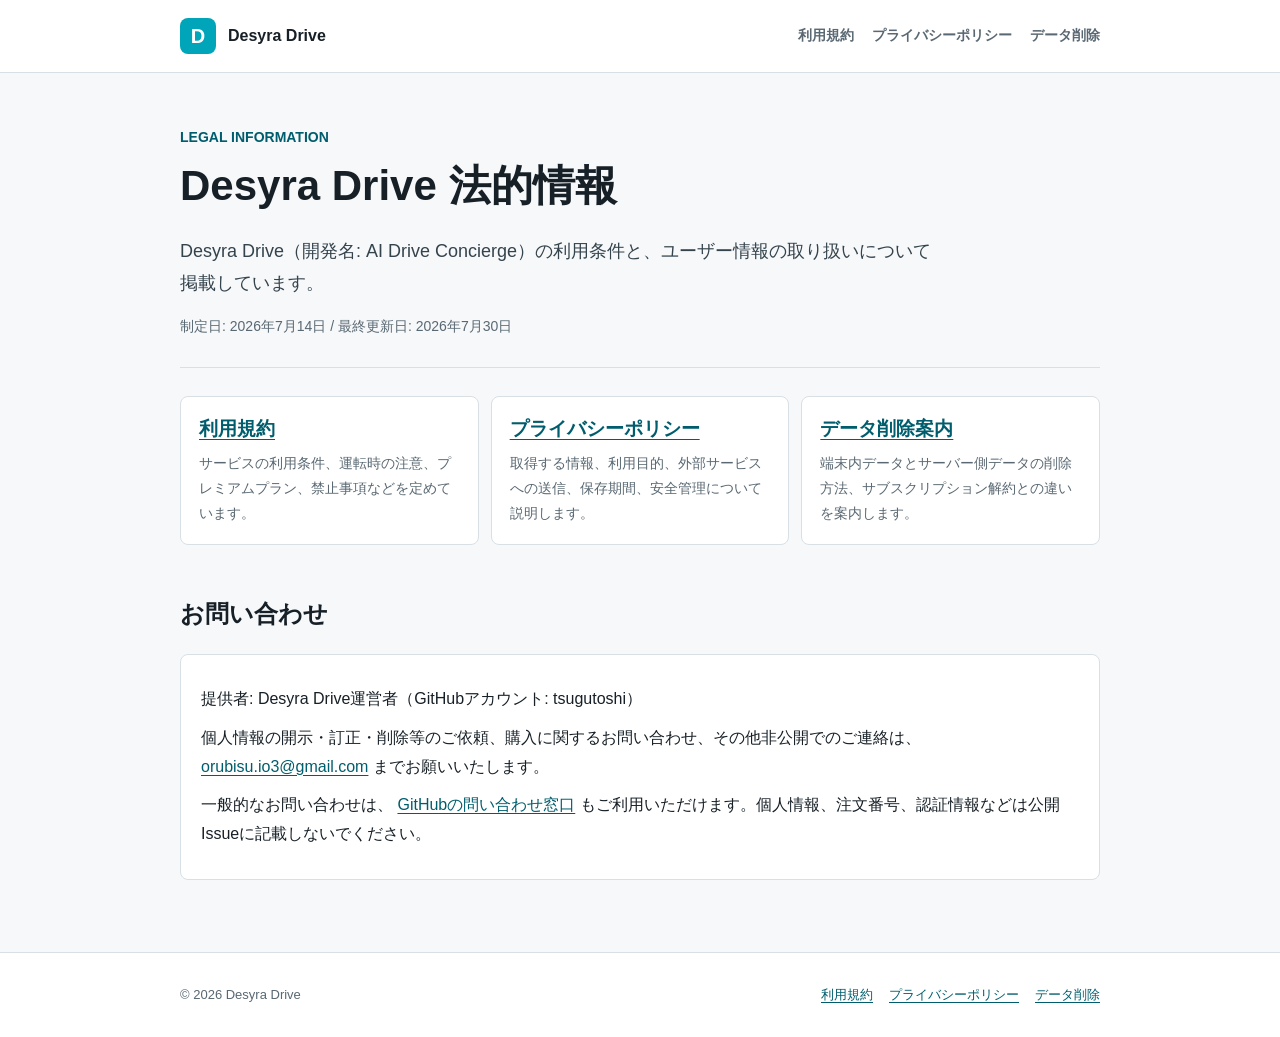
==== index.html @ 35918380 "Publish Desyra Drive legal pages (privacy policy, terms, data deletion) Mirrors the pages from the m" ====
<!doctype html>
<html lang="ja">
  <head>
    <meta charset="utf-8">
    <meta name="viewport" content="width=device-width, initial-scale=1">
    <meta name="description" content="Desyra Driveの利用規約、プライバシーポリシー、データ削除案内">
    <title>法的情報 | Desyra Drive</title>
    <link rel="stylesheet" href="assets/legal.css">
  </head>
  <body>
    <header class="site-header">
      <div class="header-inner">
        <a class="brand" href="index.html" aria-label="Desyra Drive 法的情報トップ">
          <span class="brand-mark" aria-hidden="true">D</span>
          <span>Desyra Drive</span>
        </a>
        <nav class="site-nav" aria-label="法的情報">
          <a href="terms.html">利用規約</a>
          <a href="privacy.html">プライバシーポリシー</a>
          <a href="data-deletion.html">データ削除</a>
        </nav>
      </div>
    </header>

    <main class="page">
      <header class="document-header">
        <p class="eyebrow">LEGAL INFORMATION</p>
        <h1>Desyra Drive 法的情報</h1>
        <p class="lead">
          Desyra Drive（開発名: AI Drive Concierge）の利用条件と、ユーザー情報の取り扱いについて掲載しています。
        </p>
        <p class="updated">制定日: 2026年7月14日 / 最終更新日: 2026年7月30日</p>
      </header>

      <div class="link-list" aria-label="文書一覧">
        <section class="link-item">
          <h2><a href="terms.html">利用規約</a></h2>
          <p>サービスの利用条件、運転時の注意、プレミアムプラン、禁止事項などを定めています。</p>
        </section>
        <section class="link-item">
          <h2><a href="privacy.html">プライバシーポリシー</a></h2>
          <p>取得する情報、利用目的、外部サービスへの送信、保存期間、安全管理について説明します。</p>
        </section>
        <section class="link-item">
          <h2><a href="data-deletion.html">データ削除案内</a></h2>
          <p>端末内データとサーバー側データの削除方法、サブスクリプション解約との違いを案内します。</p>
        </section>
      </div>

      <section class="legal-section" id="contact">
        <h2>お問い合わせ</h2>
        <div class="contact-block">
          <p>
            提供者: Desyra Drive運営者（GitHubアカウント: tsugutoshi）
          </p>
          <p>
            個人情報の開示・訂正・削除等のご依頼、購入に関するお問い合わせ、その他非公開でのご連絡は、
            <a href="mailto:orubisu.io3@gmail.com">orubisu.io3@gmail.com</a>
            までお願いいたします。
          </p>
          <p>
            一般的なお問い合わせは、
            <a href="https://github.com/tsugutoshi/ai-drive-concierge/issues/new" rel="noopener noreferrer">GitHubの問い合わせ窓口</a>
            もご利用いただけます。個人情報、注文番号、認証情報などは公開Issueに記載しないでください。
          </p>
        </div>
      </section>
    </main>

    <footer class="site-footer">
      <div class="site-footer-inner">
        <p>&copy; 2026 Desyra Drive</p>
        <div class="footer-links">
          <a href="terms.html">利用規約</a>
          <a href="privacy.html">プライバシーポリシー</a>
          <a href="data-deletion.html">データ削除</a>
        </div>
      </div>
    </footer>
  </body>
</html>
---- assets/legal.css ----
:root {
  color-scheme: light;
  --bg: #f6f8fa;
  --surface: #ffffff;
  --text: #172027;
  --muted: #596872;
  --line: #d8e0e5;
  --accent: #007c91;
  --accent-strong: #005d6d;
  --accent-soft: #e3f6f8;
  --warning: #7a4c00;
  --warning-bg: #fff4d8;
  --focus: #005fcc;
}

* {
  box-sizing: border-box;
}

html {
  scroll-behavior: smooth;
}

body {
  margin: 0;
  background: var(--bg);
  color: var(--text);
  font-family: -apple-system, BlinkMacSystemFont, "Segoe UI", "Noto Sans JP",
    "Hiragino Kaku Gothic ProN", "Yu Gothic", Meiryo, sans-serif;
  font-size: 16px;
  line-height: 1.8;
}

a {
  color: var(--accent-strong);
  text-underline-offset: 0.2em;
}

a:hover {
  text-decoration-thickness: 2px;
}

a:focus-visible {
  outline: 3px solid var(--focus);
  outline-offset: 3px;
}

.site-header {
  background: var(--surface);
  border-bottom: 1px solid var(--line);
}

.header-inner,
.page,
.site-footer-inner {
  width: min(100% - 32px, 920px);
  margin-inline: auto;
}

.header-inner {
  min-height: 72px;
  display: flex;
  align-items: center;
  justify-content: space-between;
  gap: 20px;
}

.brand {
  display: inline-flex;
  align-items: center;
  gap: 12px;
  color: var(--text);
  font-weight: 700;
  text-decoration: none;
}

.brand-mark {
  width: 36px;
  height: 36px;
  display: grid;
  place-items: center;
  border-radius: 8px;
  background: #00a5b9;
  color: #ffffff;
  font-size: 20px;
  line-height: 1;
}

.site-nav {
  display: flex;
  flex-wrap: wrap;
  justify-content: flex-end;
  gap: 8px 18px;
}

.site-nav a {
  color: var(--muted);
  font-size: 14px;
  font-weight: 600;
  text-decoration: none;
}

.site-nav a[aria-current="page"] {
  color: var(--accent-strong);
  text-decoration: underline;
  text-decoration-thickness: 2px;
  text-underline-offset: 0.35em;
}

.page {
  padding-block: 52px 72px;
}

.document-header {
  padding-bottom: 28px;
  border-bottom: 1px solid var(--line);
}

.eyebrow {
  margin: 0 0 6px;
  color: var(--accent-strong);
  font-size: 14px;
  font-weight: 700;
}

h1,
h2,
h3 {
  line-height: 1.45;
  letter-spacing: 0;
}

h1 {
  margin: 0;
  font-size: clamp(28px, 5vw, 42px);
}

h2 {
  margin: 48px 0 14px;
  padding-top: 4px;
  font-size: 24px;
}

h3 {
  margin: 26px 0 8px;
  font-size: 18px;
}

p,
ul,
ol,
dl {
  margin-block: 10px;
}

ul,
ol {
  padding-left: 1.5em;
}

li + li {
  margin-top: 8px;
}

.updated {
  margin: 14px 0 0;
  color: var(--muted);
  font-size: 14px;
}

.lead {
  max-width: 760px;
  margin: 18px 0 0;
  color: #34434c;
  font-size: 18px;
}

.notice {
  margin: 28px 0;
  padding: 18px 20px;
  border-left: 4px solid var(--accent);
  border-radius: 0 8px 8px 0;
  background: var(--accent-soft);
}

.notice.warning {
  border-left-color: var(--warning);
  background: var(--warning-bg);
  color: #4d350d;
}

.legal-section {
  scroll-margin-top: 24px;
}

.table-wrap {
  margin-block: 18px;
  overflow-x: auto;
  border: 1px solid var(--line);
  border-radius: 8px;
  background: var(--surface);
}

table {
  width: 100%;
  min-width: 680px;
  border-collapse: collapse;
  font-size: 14px;
  line-height: 1.65;
}

th,
td {
  padding: 14px 16px;
  border-bottom: 1px solid var(--line);
  text-align: left;
  vertical-align: top;
}

th {
  background: #edf3f5;
  font-weight: 700;
}

tr:last-child td {
  border-bottom: 0;
}

.link-list {
  display: grid;
  grid-template-columns: repeat(3, minmax(0, 1fr));
  gap: 12px;
  margin-top: 28px;
}

.link-item {
  min-height: 132px;
  padding: 18px;
  border: 1px solid var(--line);
  border-radius: 8px;
  background: var(--surface);
}

.link-item h2 {
  margin: 0 0 8px;
  padding: 0;
  font-size: 19px;
}

.link-item p {
  margin: 0;
  color: var(--muted);
  font-size: 14px;
}

.action-link {
  display: inline-flex;
  align-items: center;
  justify-content: center;
  min-height: 48px;
  margin-top: 18px;
  padding: 10px 18px;
  border-radius: 8px;
  background: var(--accent-strong);
  color: #ffffff;
  font-weight: 700;
  text-decoration: none;
}

.contact-block {
  margin-top: 22px;
  padding: 20px;
  border: 1px solid var(--line);
  border-radius: 8px;
  background: var(--surface);
}

.site-footer {
  border-top: 1px solid var(--line);
  background: var(--surface);
}

.site-footer-inner {
  display: flex;
  align-items: center;
  justify-content: space-between;
  gap: 16px;
  min-height: 84px;
  color: var(--muted);
  font-size: 13px;
}

.site-footer p {
  margin: 0;
}

.footer-links {
  display: flex;
  flex-wrap: wrap;
  justify-content: flex-end;
  gap: 8px 16px;
}

@media (max-width: 720px) {
  .header-inner {
    align-items: flex-start;
    flex-direction: column;
    padding-block: 16px;
  }

  .site-nav {
    justify-content: flex-start;
  }

  .page {
    padding-block: 36px 56px;
  }

  h2 {
    margin-top: 38px;
  }

  .link-list {
    grid-template-columns: 1fr;
  }

  .site-footer-inner {
    align-items: flex-start;
    flex-direction: column;
    padding-block: 18px;
  }

  .footer-links {
    justify-content: flex-start;
  }
}

@media print {
  body {
    background: #ffffff;
    font-size: 11pt;
  }

  .site-nav,
  .site-footer,
  .action-link {
    display: none;
  }

  .page {
    width: 100%;
    padding: 0;
  }

  a {
    color: inherit;
  }
}
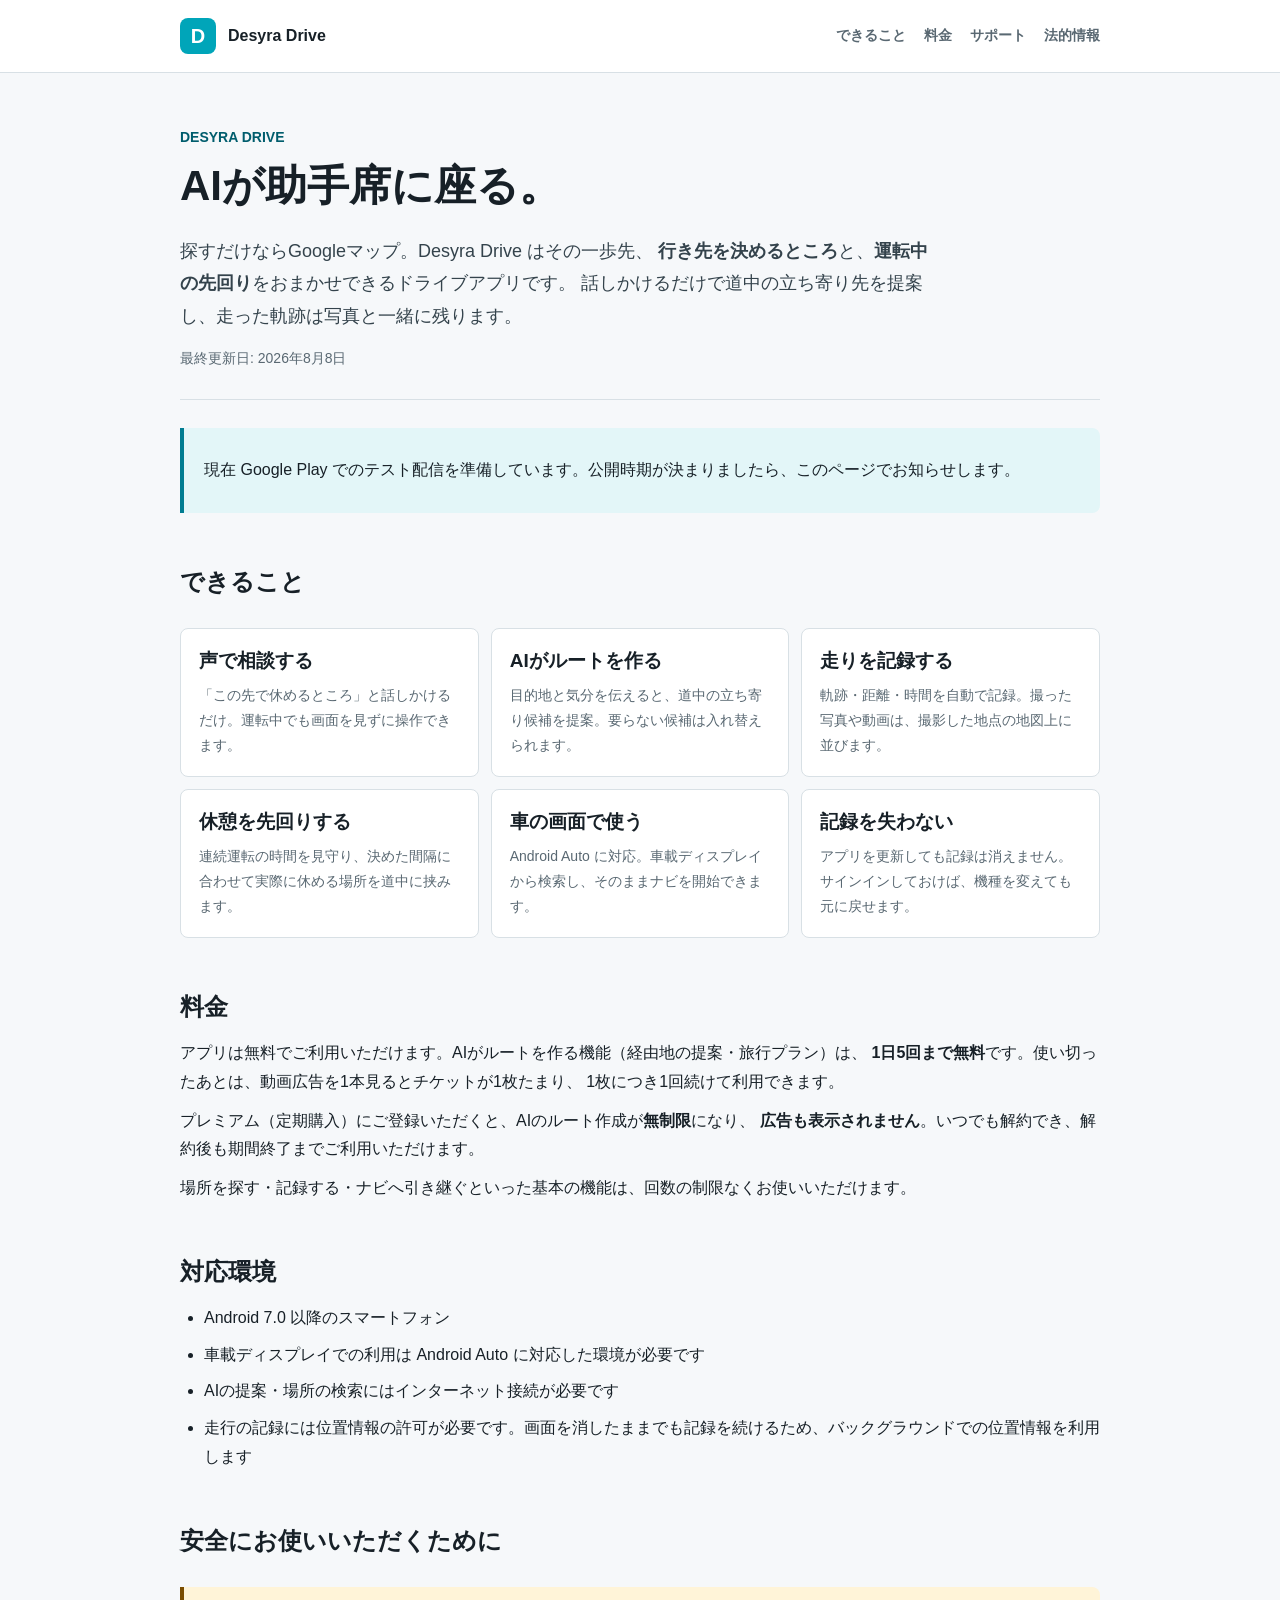
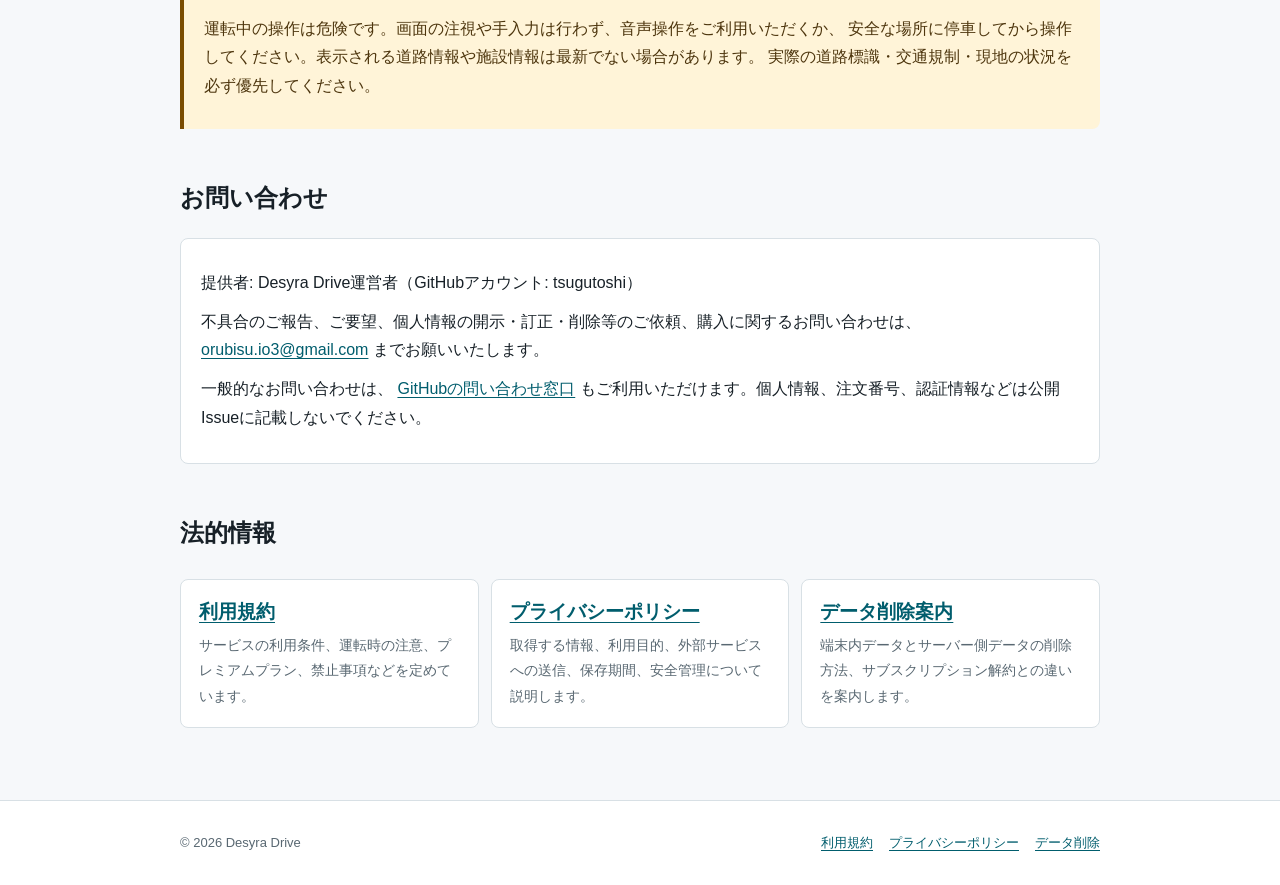
==== commit a6fbbe64: "トップページを法的情報の目次からアプリ紹介へ作り替える ストアの掲載情報や審査でアプリのウェブサイトとして参照されるページなので、 何のアプリかが最初に分かる作りにする。できること・料金・対応環境・安" ====
--- a/index.html
+++ b/index.html
@@ -3,58 +3,117 @@
   <head>
     <meta charset="utf-8">
     <meta name="viewport" content="width=device-width, initial-scale=1">
-    <meta name="description" content="Desyra Driveの利用規約、プライバシーポリシー、データ削除案内">
-    <title>法的情報 | Desyra Drive</title>
+    <meta name="description" content="Desyra Drive は、AIが助手席に座るドライブアプリです。行き先選びと道中の立ち寄り、走行の記録をまとめて任せられます。">
+    <title>Desyra Drive | AIが助手席に座る、ドライブのお供</title>
     <link rel="stylesheet" href="assets/legal.css">
   </head>
   <body>
     <header class="site-header">
       <div class="header-inner">
-        <a class="brand" href="index.html" aria-label="Desyra Drive 法的情報トップ">
+        <a class="brand" href="index.html" aria-label="Desyra Drive トップ">
           <span class="brand-mark" aria-hidden="true">D</span>
           <span>Desyra Drive</span>
         </a>
-        <nav class="site-nav" aria-label="法的情報">
-          <a href="terms.html">利用規約</a>
-          <a href="privacy.html">プライバシーポリシー</a>
-          <a href="data-deletion.html">データ削除</a>
+        <nav class="site-nav" aria-label="メニュー">
+          <a href="#features">できること</a>
+          <a href="#pricing">料金</a>
+          <a href="#support">サポート</a>
+          <a href="#legal">法的情報</a>
         </nav>
       </div>
     </header>
 
     <main class="page">
       <header class="document-header">
-        <p class="eyebrow">LEGAL INFORMATION</p>
-        <h1>Desyra Drive 法的情報</h1>
+        <p class="eyebrow">DESYRA DRIVE</p>
+        <h1>AIが助手席に座る。</h1>
         <p class="lead">
-          Desyra Drive（開発名: AI Drive Concierge）の利用条件と、ユーザー情報の取り扱いについて掲載しています。
+          探すだけならGoogleマップ。Desyra Drive はその一歩先、
+          <strong>行き先を決めるところ</strong>と、<strong>運転中の先回り</strong>をおまかせできるドライブアプリです。
+          話しかけるだけで道中の立ち寄り先を提案し、走った軌跡は写真と一緒に残ります。
         </p>
-        <p class="updated">制定日: 2026年7月14日 / 最終更新日: 2026年7月30日</p>
+        <p class="updated">最終更新日: 2026年8月8日</p>
       </header>
 
-      <div class="link-list" aria-label="文書一覧">
-        <section class="link-item">
-          <h2><a href="terms.html">利用規約</a></h2>
-          <p>サービスの利用条件、運転時の注意、プレミアムプラン、禁止事項などを定めています。</p>
-        </section>
-        <section class="link-item">
-          <h2><a href="privacy.html">プライバシーポリシー</a></h2>
-          <p>取得する情報、利用目的、外部サービスへの送信、保存期間、安全管理について説明します。</p>
-        </section>
-        <section class="link-item">
-          <h2><a href="data-deletion.html">データ削除案内</a></h2>
-          <p>端末内データとサーバー側データの削除方法、サブスクリプション解約との違いを案内します。</p>
-        </section>
+      <div class="notice">
+        <p>
+          現在 Google Play でのテスト配信を準備しています。公開時期が決まりましたら、このページでお知らせします。
+        </p>
       </div>
 
-      <section class="legal-section" id="contact">
+      <section class="legal-section" id="features">
+        <h2>できること</h2>
+        <div class="link-list">
+          <section class="link-item">
+            <h2>声で相談する</h2>
+            <p>「この先で休めるところ」と話しかけるだけ。運転中でも画面を見ずに操作できます。</p>
+          </section>
+          <section class="link-item">
+            <h2>AIがルートを作る</h2>
+            <p>目的地と気分を伝えると、道中の立ち寄り候補を提案。要らない候補は入れ替えられます。</p>
+          </section>
+          <section class="link-item">
+            <h2>走りを記録する</h2>
+            <p>軌跡・距離・時間を自動で記録。撮った写真や動画は、撮影した地点の地図上に並びます。</p>
+          </section>
+          <section class="link-item">
+            <h2>休憩を先回りする</h2>
+            <p>連続運転の時間を見守り、決めた間隔に合わせて実際に休める場所を道中に挟みます。</p>
+          </section>
+          <section class="link-item">
+            <h2>車の画面で使う</h2>
+            <p>Android Auto に対応。車載ディスプレイから検索し、そのままナビを開始できます。</p>
+          </section>
+          <section class="link-item">
+            <h2>記録を失わない</h2>
+            <p>アプリを更新しても記録は消えません。サインインしておけば、機種を変えても元に戻せます。</p>
+          </section>
+        </div>
+      </section>
+
+      <section class="legal-section" id="pricing">
+        <h2>料金</h2>
+        <p>
+          アプリは無料でご利用いただけます。AIがルートを作る機能（経由地の提案・旅行プラン）は、
+          <strong>1日5回まで無料</strong>です。使い切ったあとは、動画広告を1本見るとチケットが1枚たまり、
+          1枚につき1回続けて利用できます。
+        </p>
+        <p>
+          プレミアム（定期購入）にご登録いただくと、AIのルート作成が<strong>無制限</strong>になり、
+          <strong>広告も表示されません</strong>。いつでも解約でき、解約後も期間終了までご利用いただけます。
+        </p>
+        <p>
+          場所を探す・記録する・ナビへ引き継ぐといった基本の機能は、回数の制限なくお使いいただけます。
+        </p>
+      </section>
+
+      <section class="legal-section" id="requirements">
+        <h2>対応環境</h2>
+        <ul>
+          <li>Android 7.0 以降のスマートフォン</li>
+          <li>車載ディスプレイでの利用は Android Auto に対応した環境が必要です</li>
+          <li>AIの提案・場所の検索にはインターネット接続が必要です</li>
+          <li>走行の記録には位置情報の許可が必要です。画面を消したままでも記録を続けるため、バックグラウンドでの位置情報を利用します</li>
+        </ul>
+      </section>
+
+      <section class="legal-section" id="safety">
+        <h2>安全にお使いいただくために</h2>
+        <div class="notice warning">
+          <p>
+            運転中の操作は危険です。画面の注視や手入力は行わず、音声操作をご利用いただくか、
+            安全な場所に停車してから操作してください。表示される道路情報や施設情報は最新でない場合があります。
+            実際の道路標識・交通規制・現地の状況を必ず優先してください。
+          </p>
+        </div>
+      </section>
+
+      <section class="legal-section" id="support">
         <h2>お問い合わせ</h2>
         <div class="contact-block">
+          <p>提供者: Desyra Drive運営者（GitHubアカウント: tsugutoshi）</p>
           <p>
-            提供者: Desyra Drive運営者（GitHubアカウント: tsugutoshi）
-          </p>
-          <p>
-            個人情報の開示・訂正・削除等のご依頼、購入に関するお問い合わせ、その他非公開でのご連絡は、
+            不具合のご報告、ご要望、個人情報の開示・訂正・削除等のご依頼、購入に関するお問い合わせは、
             <a href="mailto:orubisu.io3@gmail.com">orubisu.io3@gmail.com</a>
             までお願いいたします。
           </p>
@@ -63,6 +122,24 @@
             <a href="https://github.com/tsugutoshi/ai-drive-concierge/issues/new" rel="noopener noreferrer">GitHubの問い合わせ窓口</a>
             もご利用いただけます。個人情報、注文番号、認証情報などは公開Issueに記載しないでください。
           </p>
+        </div>
+      </section>
+
+      <section class="legal-section" id="legal">
+        <h2>法的情報</h2>
+        <div class="link-list">
+          <section class="link-item">
+            <h2><a href="terms.html">利用規約</a></h2>
+            <p>サービスの利用条件、運転時の注意、プレミアムプラン、禁止事項などを定めています。</p>
+          </section>
+          <section class="link-item">
+            <h2><a href="privacy.html">プライバシーポリシー</a></h2>
+            <p>取得する情報、利用目的、外部サービスへの送信、保存期間、安全管理について説明します。</p>
+          </section>
+          <section class="link-item">
+            <h2><a href="data-deletion.html">データ削除案内</a></h2>
+            <p>端末内データとサーバー側データの削除方法、サブスクリプション解約との違いを案内します。</p>
+          </section>
         </div>
       </section>
     </main>
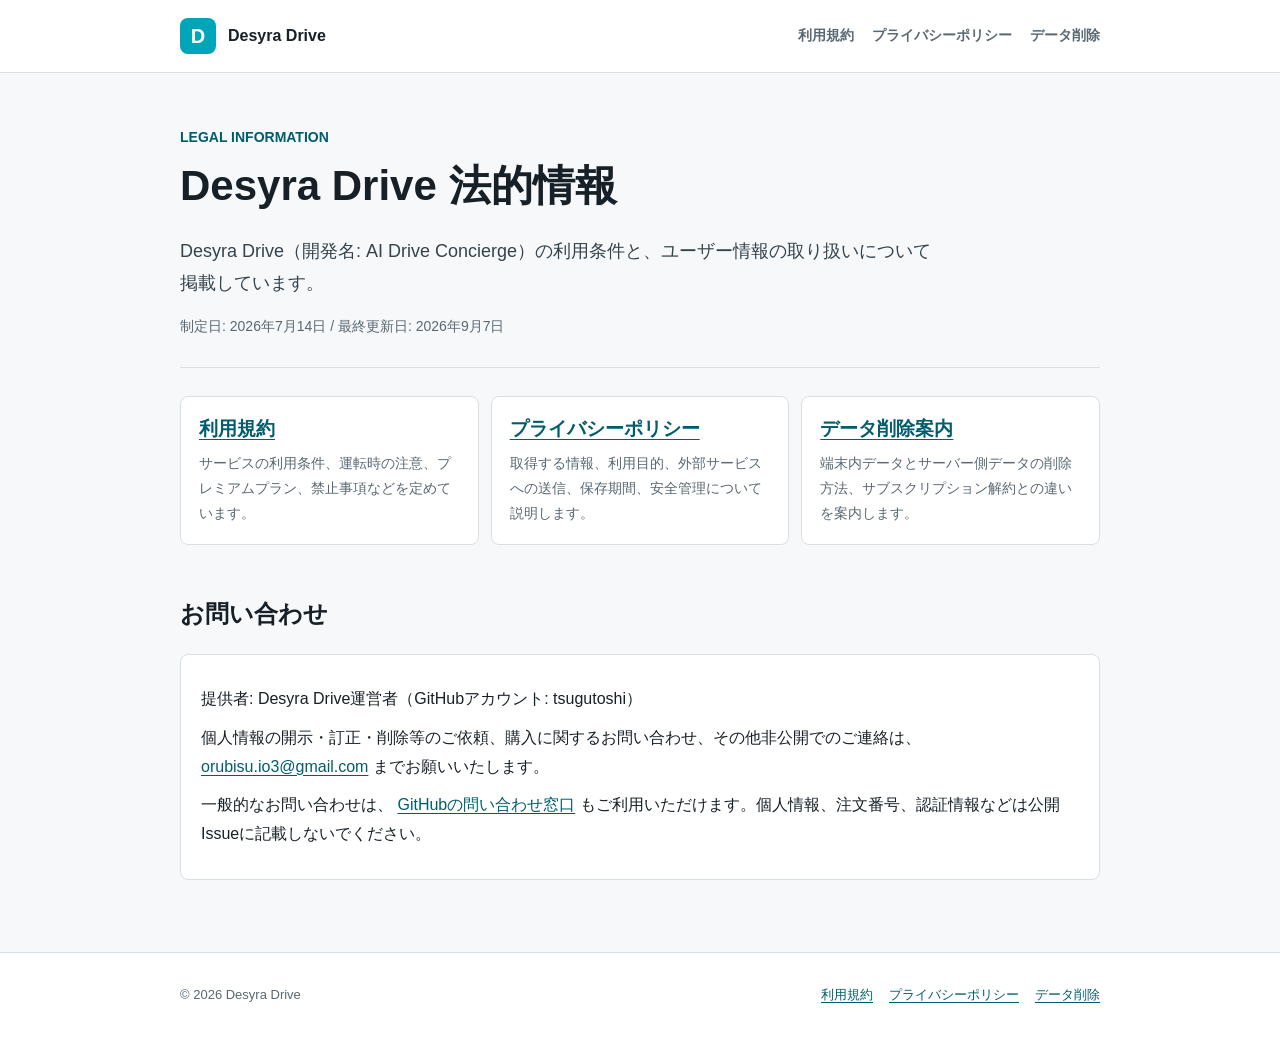
==== commit 0b83f953: "法務ページを、いまのアプリの実態に合わせて更新する 公開中のものが2026年7月30日版のままで、その後の変更が反映されていなかった。  プライバシーポリシー: - ドライブ日記の廃止に合わせ、日記の" ====
--- a/index.html
+++ b/index.html
@@ -3,117 +3,58 @@
   <head>
     <meta charset="utf-8">
     <meta name="viewport" content="width=device-width, initial-scale=1">
-    <meta name="description" content="Desyra Drive は、AIが助手席に座るドライブアプリです。行き先選びと道中の立ち寄り、走行の記録をまとめて任せられます。">
-    <title>Desyra Drive | AIが助手席に座る、ドライブのお供</title>
+    <meta name="description" content="Desyra Driveの利用規約、プライバシーポリシー、データ削除案内">
+    <title>法的情報 | Desyra Drive</title>
     <link rel="stylesheet" href="assets/legal.css">
   </head>
   <body>
     <header class="site-header">
       <div class="header-inner">
-        <a class="brand" href="index.html" aria-label="Desyra Drive トップ">
+        <a class="brand" href="index.html" aria-label="Desyra Drive 法的情報トップ">
           <span class="brand-mark" aria-hidden="true">D</span>
           <span>Desyra Drive</span>
         </a>
-        <nav class="site-nav" aria-label="メニュー">
-          <a href="#features">できること</a>
-          <a href="#pricing">料金</a>
-          <a href="#support">サポート</a>
-          <a href="#legal">法的情報</a>
+        <nav class="site-nav" aria-label="法的情報">
+          <a href="terms.html">利用規約</a>
+          <a href="privacy.html">プライバシーポリシー</a>
+          <a href="data-deletion.html">データ削除</a>
         </nav>
       </div>
     </header>
 
     <main class="page">
       <header class="document-header">
-        <p class="eyebrow">DESYRA DRIVE</p>
-        <h1>AIが助手席に座る。</h1>
+        <p class="eyebrow">LEGAL INFORMATION</p>
+        <h1>Desyra Drive 法的情報</h1>
         <p class="lead">
-          探すだけならGoogleマップ。Desyra Drive はその一歩先、
-          <strong>行き先を決めるところ</strong>と、<strong>運転中の先回り</strong>をおまかせできるドライブアプリです。
-          話しかけるだけで道中の立ち寄り先を提案し、走った軌跡は写真と一緒に残ります。
+          Desyra Drive（開発名: AI Drive Concierge）の利用条件と、ユーザー情報の取り扱いについて掲載しています。
         </p>
-        <p class="updated">最終更新日: 2026年8月8日</p>
+        <p class="updated">制定日: 2026年7月14日 / 最終更新日: 2026年9月7日</p>
       </header>
 
-      <div class="notice">
-        <p>
-          現在 Google Play でのテスト配信を準備しています。公開時期が決まりましたら、このページでお知らせします。
-        </p>
+      <div class="link-list" aria-label="文書一覧">
+        <section class="link-item">
+          <h2><a href="terms.html">利用規約</a></h2>
+          <p>サービスの利用条件、運転時の注意、プレミアムプラン、禁止事項などを定めています。</p>
+        </section>
+        <section class="link-item">
+          <h2><a href="privacy.html">プライバシーポリシー</a></h2>
+          <p>取得する情報、利用目的、外部サービスへの送信、保存期間、安全管理について説明します。</p>
+        </section>
+        <section class="link-item">
+          <h2><a href="data-deletion.html">データ削除案内</a></h2>
+          <p>端末内データとサーバー側データの削除方法、サブスクリプション解約との違いを案内します。</p>
+        </section>
       </div>
 
-      <section class="legal-section" id="features">
-        <h2>できること</h2>
-        <div class="link-list">
-          <section class="link-item">
-            <h2>声で相談する</h2>
-            <p>「この先で休めるところ」と話しかけるだけ。運転中でも画面を見ずに操作できます。</p>
-          </section>
-          <section class="link-item">
-            <h2>AIがルートを作る</h2>
-            <p>目的地と気分を伝えると、道中の立ち寄り候補を提案。要らない候補は入れ替えられます。</p>
-          </section>
-          <section class="link-item">
-            <h2>走りを記録する</h2>
-            <p>軌跡・距離・時間を自動で記録。撮った写真や動画は、撮影した地点の地図上に並びます。</p>
-          </section>
-          <section class="link-item">
-            <h2>休憩を先回りする</h2>
-            <p>連続運転の時間を見守り、決めた間隔に合わせて実際に休める場所を道中に挟みます。</p>
-          </section>
-          <section class="link-item">
-            <h2>車の画面で使う</h2>
-            <p>Android Auto に対応。車載ディスプレイから検索し、そのままナビを開始できます。</p>
-          </section>
-          <section class="link-item">
-            <h2>記録を失わない</h2>
-            <p>アプリを更新しても記録は消えません。サインインしておけば、機種を変えても元に戻せます。</p>
-          </section>
-        </div>
-      </section>
-
-      <section class="legal-section" id="pricing">
-        <h2>料金</h2>
-        <p>
-          アプリは無料でご利用いただけます。AIがルートを作る機能（経由地の提案・旅行プラン）は、
-          <strong>1日5回まで無料</strong>です。使い切ったあとは、動画広告を1本見るとチケットが1枚たまり、
-          1枚につき1回続けて利用できます。
-        </p>
-        <p>
-          プレミアム（定期購入）にご登録いただくと、AIのルート作成が<strong>無制限</strong>になり、
-          <strong>広告も表示されません</strong>。いつでも解約でき、解約後も期間終了までご利用いただけます。
-        </p>
-        <p>
-          場所を探す・記録する・ナビへ引き継ぐといった基本の機能は、回数の制限なくお使いいただけます。
-        </p>
-      </section>
-
-      <section class="legal-section" id="requirements">
-        <h2>対応環境</h2>
-        <ul>
-          <li>Android 7.0 以降のスマートフォン</li>
-          <li>車載ディスプレイでの利用は Android Auto に対応した環境が必要です</li>
-          <li>AIの提案・場所の検索にはインターネット接続が必要です</li>
-          <li>走行の記録には位置情報の許可が必要です。画面を消したままでも記録を続けるため、バックグラウンドでの位置情報を利用します</li>
-        </ul>
-      </section>
-
-      <section class="legal-section" id="safety">
-        <h2>安全にお使いいただくために</h2>
-        <div class="notice warning">
-          <p>
-            運転中の操作は危険です。画面の注視や手入力は行わず、音声操作をご利用いただくか、
-            安全な場所に停車してから操作してください。表示される道路情報や施設情報は最新でない場合があります。
-            実際の道路標識・交通規制・現地の状況を必ず優先してください。
-          </p>
-        </div>
-      </section>
-
-      <section class="legal-section" id="support">
+      <section class="legal-section" id="contact">
         <h2>お問い合わせ</h2>
         <div class="contact-block">
-          <p>提供者: Desyra Drive運営者（GitHubアカウント: tsugutoshi）</p>
           <p>
-            不具合のご報告、ご要望、個人情報の開示・訂正・削除等のご依頼、購入に関するお問い合わせは、
+            提供者: Desyra Drive運営者（GitHubアカウント: tsugutoshi）
+          </p>
+          <p>
+            個人情報の開示・訂正・削除等のご依頼、購入に関するお問い合わせ、その他非公開でのご連絡は、
             <a href="mailto:orubisu.io3@gmail.com">orubisu.io3@gmail.com</a>
             までお願いいたします。
           </p>
@@ -122,24 +63,6 @@
             <a href="https://github.com/tsugutoshi/ai-drive-concierge/issues/new" rel="noopener noreferrer">GitHubの問い合わせ窓口</a>
             もご利用いただけます。個人情報、注文番号、認証情報などは公開Issueに記載しないでください。
           </p>
-        </div>
-      </section>
-
-      <section class="legal-section" id="legal">
-        <h2>法的情報</h2>
-        <div class="link-list">
-          <section class="link-item">
-            <h2><a href="terms.html">利用規約</a></h2>
-            <p>サービスの利用条件、運転時の注意、プレミアムプラン、禁止事項などを定めています。</p>
-          </section>
-          <section class="link-item">
-            <h2><a href="privacy.html">プライバシーポリシー</a></h2>
-            <p>取得する情報、利用目的、外部サービスへの送信、保存期間、安全管理について説明します。</p>
-          </section>
-          <section class="link-item">
-            <h2><a href="data-deletion.html">データ削除案内</a></h2>
-            <p>端末内データとサーバー側データの削除方法、サブスクリプション解約との違いを案内します。</p>
-          </section>
         </div>
       </section>
     </main>
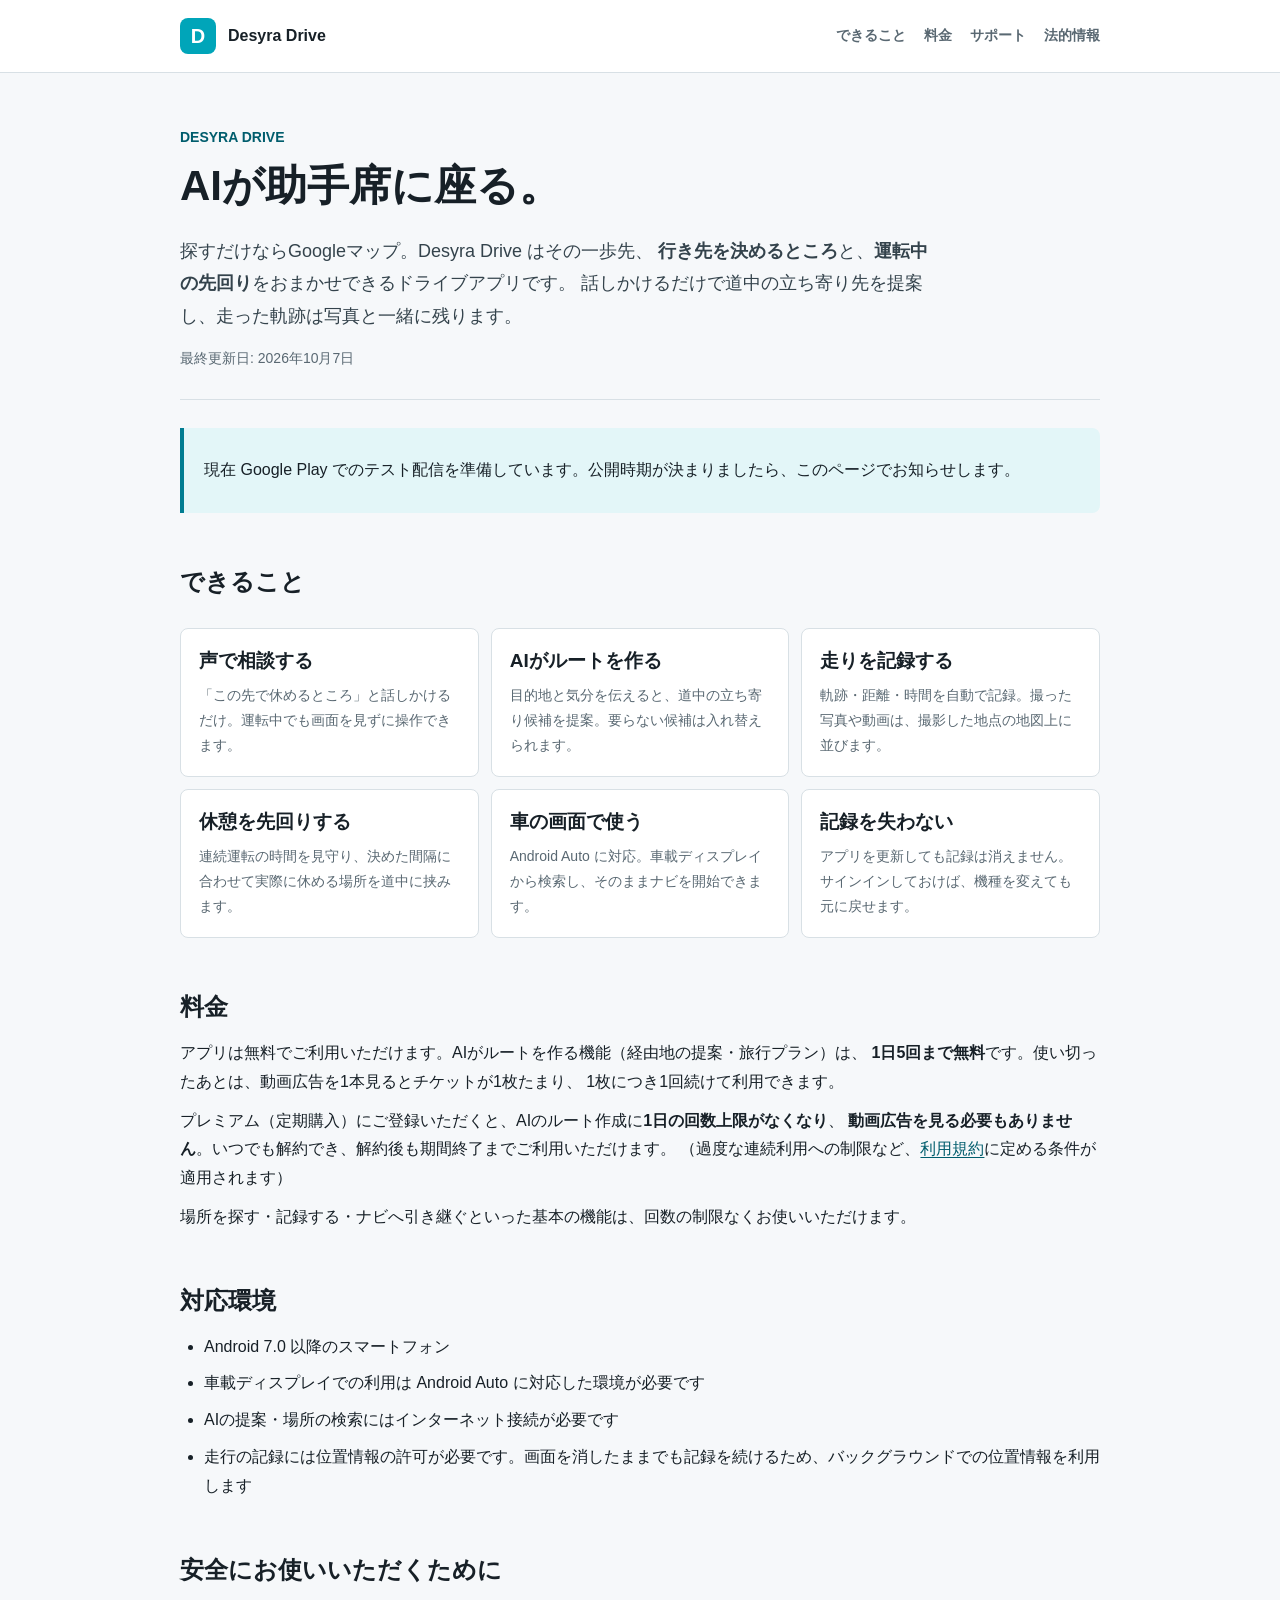
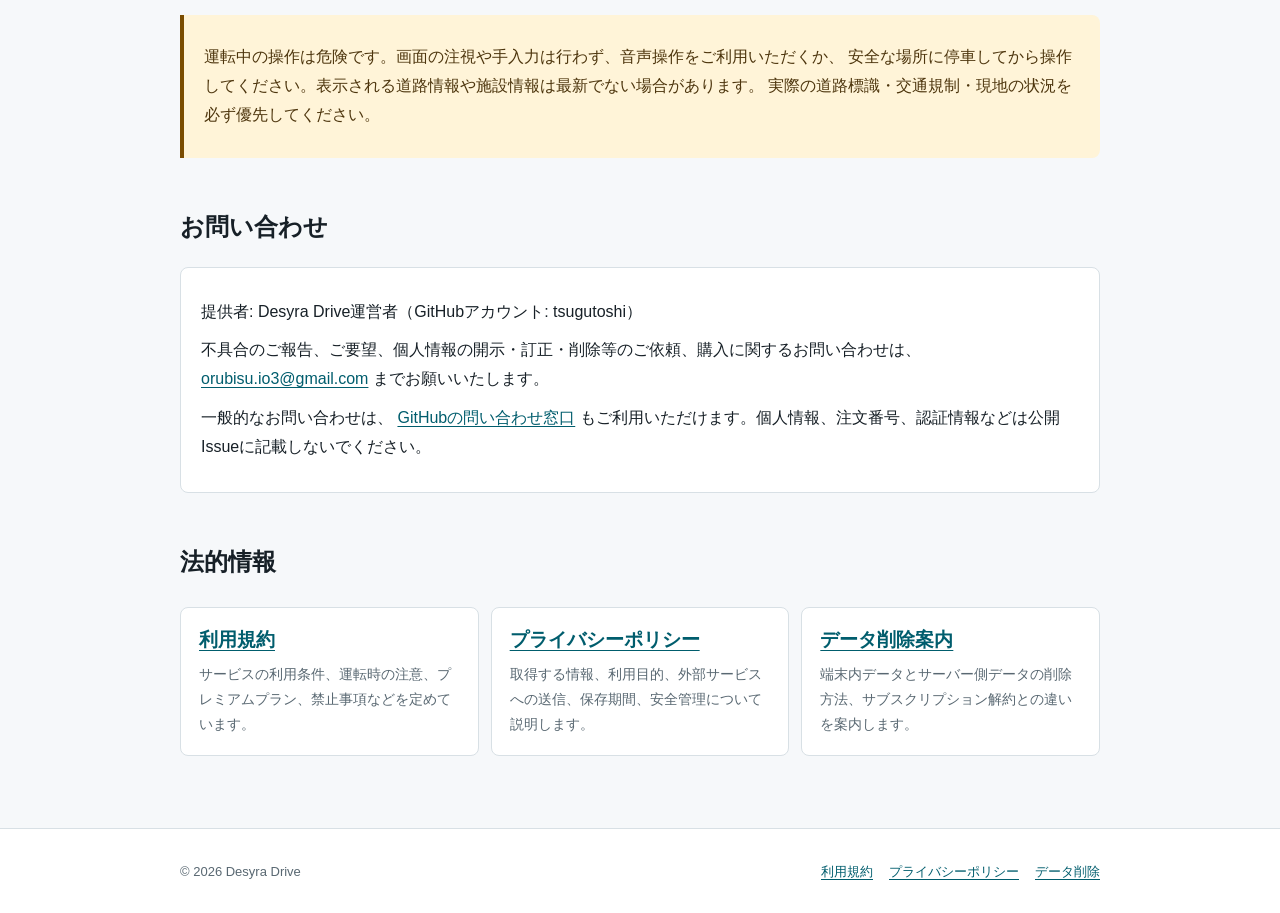
==== commit c4decad1: "法的ページとトップページの記載の食い違いを直す トップページで紹介している走行記録・写真動画・サインインによる復元が プライバシーポリシーとデータ削除案内に書かれておらず、匿名認証のみという 記述とも" ====
--- a/index.html
+++ b/index.html
@@ -3,58 +3,118 @@
   <head>
     <meta charset="utf-8">
     <meta name="viewport" content="width=device-width, initial-scale=1">
-    <meta name="description" content="Desyra Driveの利用規約、プライバシーポリシー、データ削除案内">
-    <title>法的情報 | Desyra Drive</title>
+    <meta name="description" content="Desyra Drive は、AIが助手席に座るドライブアプリです。行き先選びと道中の立ち寄り、走行の記録をまとめて任せられます。">
+    <title>Desyra Drive | AIが助手席に座る、ドライブのお供</title>
     <link rel="stylesheet" href="assets/legal.css">
   </head>
   <body>
     <header class="site-header">
       <div class="header-inner">
-        <a class="brand" href="index.html" aria-label="Desyra Drive 法的情報トップ">
+        <a class="brand" href="index.html" aria-label="Desyra Drive トップ">
           <span class="brand-mark" aria-hidden="true">D</span>
           <span>Desyra Drive</span>
         </a>
-        <nav class="site-nav" aria-label="法的情報">
-          <a href="terms.html">利用規約</a>
-          <a href="privacy.html">プライバシーポリシー</a>
-          <a href="data-deletion.html">データ削除</a>
+        <nav class="site-nav" aria-label="メニュー">
+          <a href="#features">できること</a>
+          <a href="#pricing">料金</a>
+          <a href="#support">サポート</a>
+          <a href="#legal">法的情報</a>
         </nav>
       </div>
     </header>
 
     <main class="page">
       <header class="document-header">
-        <p class="eyebrow">LEGAL INFORMATION</p>
-        <h1>Desyra Drive 法的情報</h1>
+        <p class="eyebrow">DESYRA DRIVE</p>
+        <h1>AIが助手席に座る。</h1>
         <p class="lead">
-          Desyra Drive（開発名: AI Drive Concierge）の利用条件と、ユーザー情報の取り扱いについて掲載しています。
+          探すだけならGoogleマップ。Desyra Drive はその一歩先、
+          <strong>行き先を決めるところ</strong>と、<strong>運転中の先回り</strong>をおまかせできるドライブアプリです。
+          話しかけるだけで道中の立ち寄り先を提案し、走った軌跡は写真と一緒に残ります。
         </p>
-        <p class="updated">制定日: 2026年7月14日 / 最終更新日: 2026年9月7日</p>
+        <p class="updated">最終更新日: 2026年10月7日</p>
       </header>
 
-      <div class="link-list" aria-label="文書一覧">
-        <section class="link-item">
-          <h2><a href="terms.html">利用規約</a></h2>
-          <p>サービスの利用条件、運転時の注意、プレミアムプラン、禁止事項などを定めています。</p>
-        </section>
-        <section class="link-item">
-          <h2><a href="privacy.html">プライバシーポリシー</a></h2>
-          <p>取得する情報、利用目的、外部サービスへの送信、保存期間、安全管理について説明します。</p>
-        </section>
-        <section class="link-item">
-          <h2><a href="data-deletion.html">データ削除案内</a></h2>
-          <p>端末内データとサーバー側データの削除方法、サブスクリプション解約との違いを案内します。</p>
-        </section>
+      <div class="notice">
+        <p>
+          現在 Google Play でのテスト配信を準備しています。公開時期が決まりましたら、このページでお知らせします。
+        </p>
       </div>
 
-      <section class="legal-section" id="contact">
+      <section class="legal-section" id="features">
+        <h2>できること</h2>
+        <div class="link-list">
+          <section class="link-item">
+            <h3>声で相談する</h3>
+            <p>「この先で休めるところ」と話しかけるだけ。運転中でも画面を見ずに操作できます。</p>
+          </section>
+          <section class="link-item">
+            <h3>AIがルートを作る</h3>
+            <p>目的地と気分を伝えると、道中の立ち寄り候補を提案。要らない候補は入れ替えられます。</p>
+          </section>
+          <section class="link-item">
+            <h3>走りを記録する</h3>
+            <p>軌跡・距離・時間を自動で記録。撮った写真や動画は、撮影した地点の地図上に並びます。</p>
+          </section>
+          <section class="link-item">
+            <h3>休憩を先回りする</h3>
+            <p>連続運転の時間を見守り、決めた間隔に合わせて実際に休める場所を道中に挟みます。</p>
+          </section>
+          <section class="link-item">
+            <h3>車の画面で使う</h3>
+            <p>Android Auto に対応。車載ディスプレイから検索し、そのままナビを開始できます。</p>
+          </section>
+          <section class="link-item">
+            <h3>記録を失わない</h3>
+            <p>アプリを更新しても記録は消えません。サインインしておけば、機種を変えても元に戻せます。</p>
+          </section>
+        </div>
+      </section>
+
+      <section class="legal-section" id="pricing">
+        <h2>料金</h2>
+        <p>
+          アプリは無料でご利用いただけます。AIがルートを作る機能（経由地の提案・旅行プラン）は、
+          <strong>1日5回まで無料</strong>です。使い切ったあとは、動画広告を1本見るとチケットが1枚たまり、
+          1枚につき1回続けて利用できます。
+        </p>
+        <p>
+          プレミアム（定期購入）にご登録いただくと、AIのルート作成に<strong>1日の回数上限がなくなり</strong>、
+          <strong>動画広告を見る必要もありません</strong>。いつでも解約でき、解約後も期間終了までご利用いただけます。
+          （過度な連続利用への制限など、<a href="terms.html#premium">利用規約</a>に定める条件が適用されます）
+        </p>
+        <p>
+          場所を探す・記録する・ナビへ引き継ぐといった基本の機能は、回数の制限なくお使いいただけます。
+        </p>
+      </section>
+
+      <section class="legal-section" id="requirements">
+        <h2>対応環境</h2>
+        <ul>
+          <li>Android 7.0 以降のスマートフォン</li>
+          <li>車載ディスプレイでの利用は Android Auto に対応した環境が必要です</li>
+          <li>AIの提案・場所の検索にはインターネット接続が必要です</li>
+          <li>走行の記録には位置情報の許可が必要です。画面を消したままでも記録を続けるため、バックグラウンドでの位置情報を利用します</li>
+        </ul>
+      </section>
+
+      <section class="legal-section" id="safety">
+        <h2>安全にお使いいただくために</h2>
+        <div class="notice warning">
+          <p>
+            運転中の操作は危険です。画面の注視や手入力は行わず、音声操作をご利用いただくか、
+            安全な場所に停車してから操作してください。表示される道路情報や施設情報は最新でない場合があります。
+            実際の道路標識・交通規制・現地の状況を必ず優先してください。
+          </p>
+        </div>
+      </section>
+
+      <section class="legal-section" id="support">
         <h2>お問い合わせ</h2>
         <div class="contact-block">
+          <p>提供者: Desyra Drive運営者（GitHubアカウント: tsugutoshi）</p>
           <p>
-            提供者: Desyra Drive運営者（GitHubアカウント: tsugutoshi）
-          </p>
-          <p>
-            個人情報の開示・訂正・削除等のご依頼、購入に関するお問い合わせ、その他非公開でのご連絡は、
+            不具合のご報告、ご要望、個人情報の開示・訂正・削除等のご依頼、購入に関するお問い合わせは、
             <a href="mailto:orubisu.io3@gmail.com">orubisu.io3@gmail.com</a>
             までお願いいたします。
           </p>
@@ -63,6 +123,24 @@
             <a href="https://github.com/tsugutoshi/ai-drive-concierge/issues/new" rel="noopener noreferrer">GitHubの問い合わせ窓口</a>
             もご利用いただけます。個人情報、注文番号、認証情報などは公開Issueに記載しないでください。
           </p>
+        </div>
+      </section>
+
+      <section class="legal-section" id="legal">
+        <h2>法的情報</h2>
+        <div class="link-list">
+          <section class="link-item">
+            <h3><a href="terms.html">利用規約</a></h3>
+            <p>サービスの利用条件、運転時の注意、プレミアムプラン、禁止事項などを定めています。</p>
+          </section>
+          <section class="link-item">
+            <h3><a href="privacy.html">プライバシーポリシー</a></h3>
+            <p>取得する情報、利用目的、外部サービスへの送信、保存期間、安全管理について説明します。</p>
+          </section>
+          <section class="link-item">
+            <h3><a href="data-deletion.html">データ削除案内</a></h3>
+            <p>端末内データとサーバー側データの削除方法、サブスクリプション解約との違いを案内します。</p>
+          </section>
         </div>
       </section>
     </main>
--- a/assets/legal.css
+++ b/assets/legal.css
@@ -241,7 +241,7 @@
   background: var(--surface);
 }
 
-.link-item h2 {
+.link-item h3 {
   margin: 0 0 8px;
   padding: 0;
   font-size: 19px;
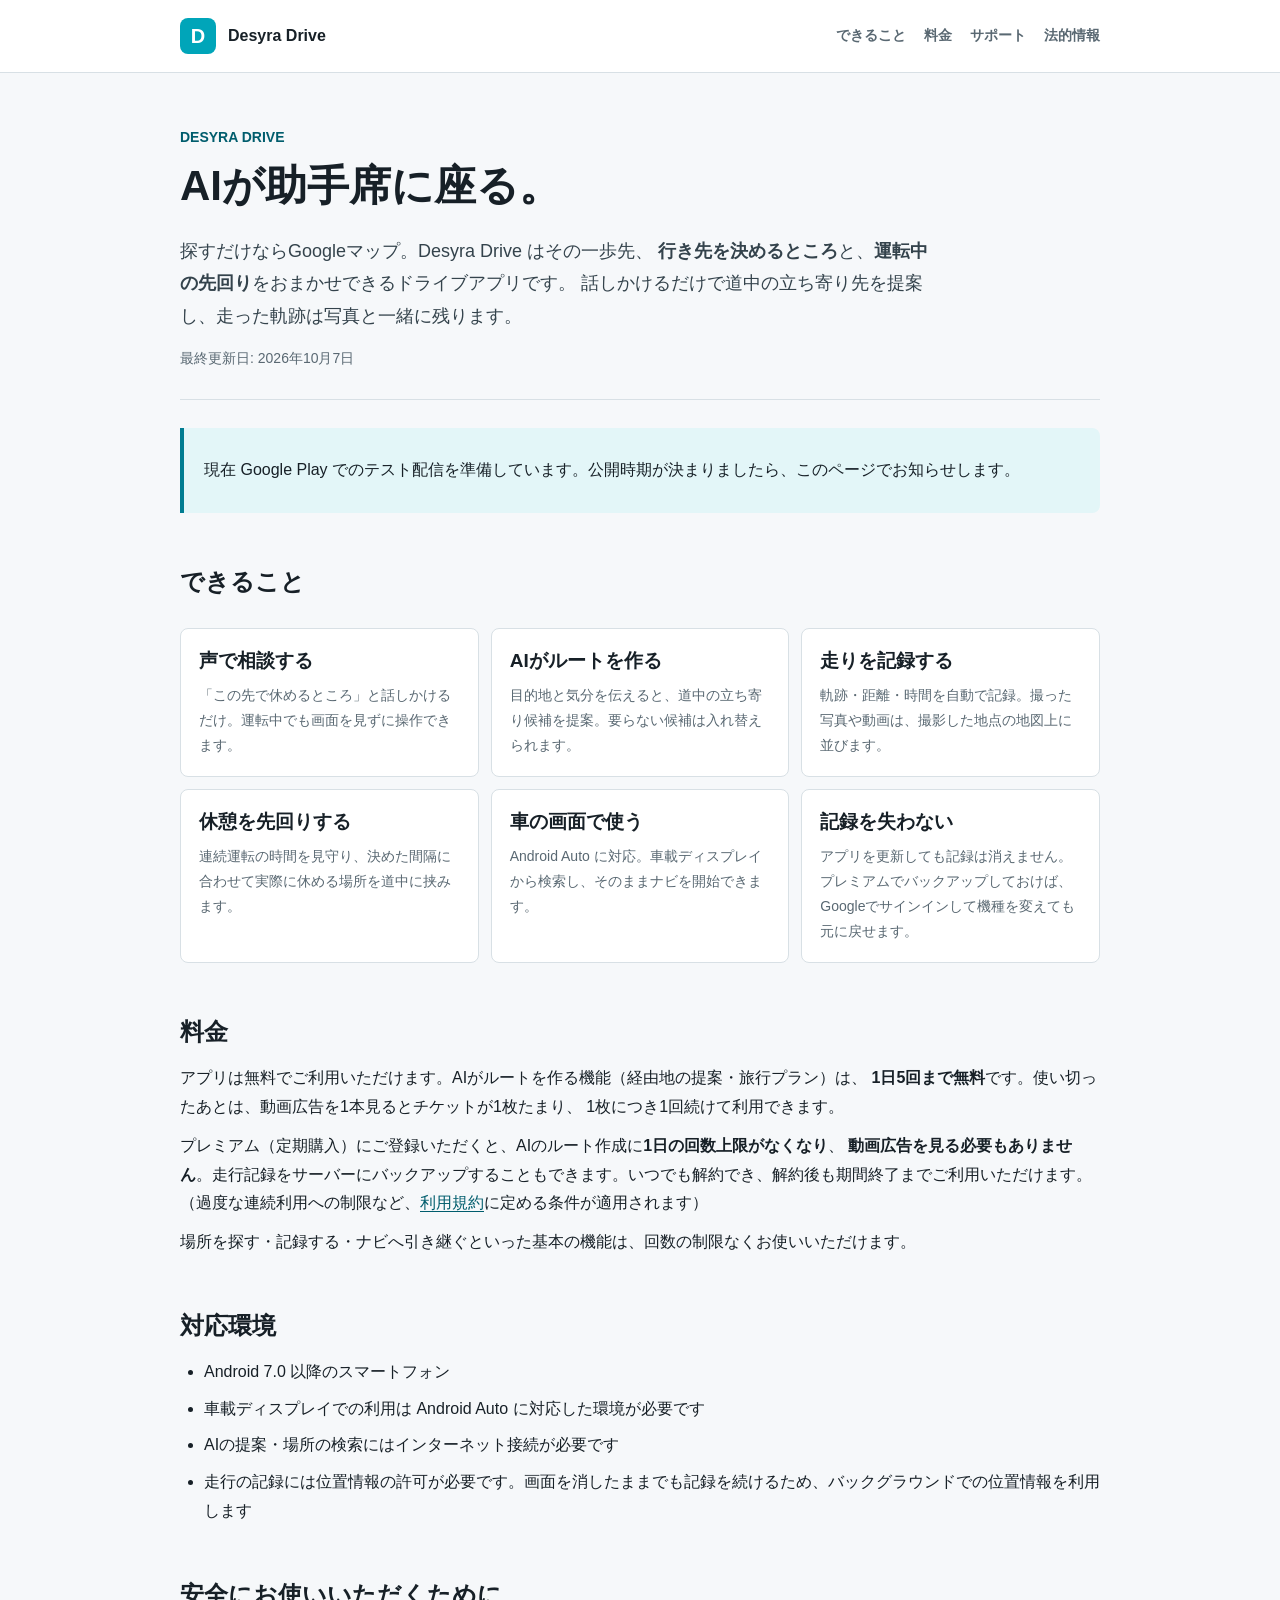
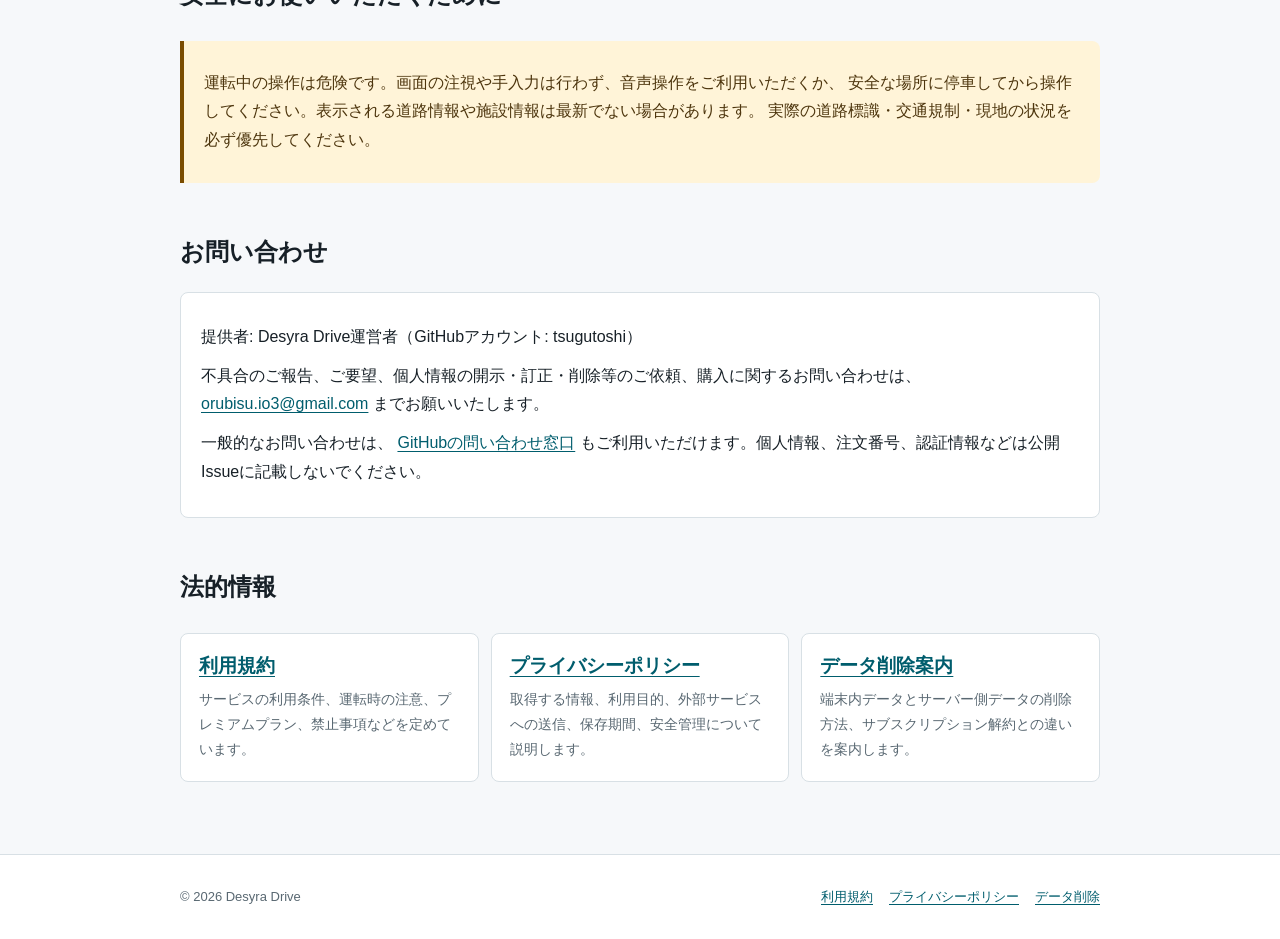
==== commit a9bbbf17: "法的ページをアプリの実装とアプリ内アカウント削除に合わせる 前回の追記はサインイン方法と写真の扱いを聞き取りで書いたが、実装は Google サインインのみで、写真・動画の本体はサーバーに預けず、履歴" ====
--- a/index.html
+++ b/index.html
@@ -66,7 +66,7 @@
           </section>
           <section class="link-item">
             <h3>記録を失わない</h3>
-            <p>アプリを更新しても記録は消えません。サインインしておけば、機種を変えても元に戻せます。</p>
+            <p>アプリを更新しても記録は消えません。プレミアムでバックアップしておけば、Googleでサインインして機種を変えても元に戻せます。</p>
           </section>
         </div>
       </section>
@@ -80,7 +80,7 @@
         </p>
         <p>
           プレミアム（定期購入）にご登録いただくと、AIのルート作成に<strong>1日の回数上限がなくなり</strong>、
-          <strong>動画広告を見る必要もありません</strong>。いつでも解約でき、解約後も期間終了までご利用いただけます。
+          <strong>動画広告を見る必要もありません</strong>。走行記録をサーバーにバックアップすることもできます。いつでも解約でき、解約後も期間終了までご利用いただけます。
           （過度な連続利用への制限など、<a href="terms.html#premium">利用規約</a>に定める条件が適用されます）
         </p>
         <p>
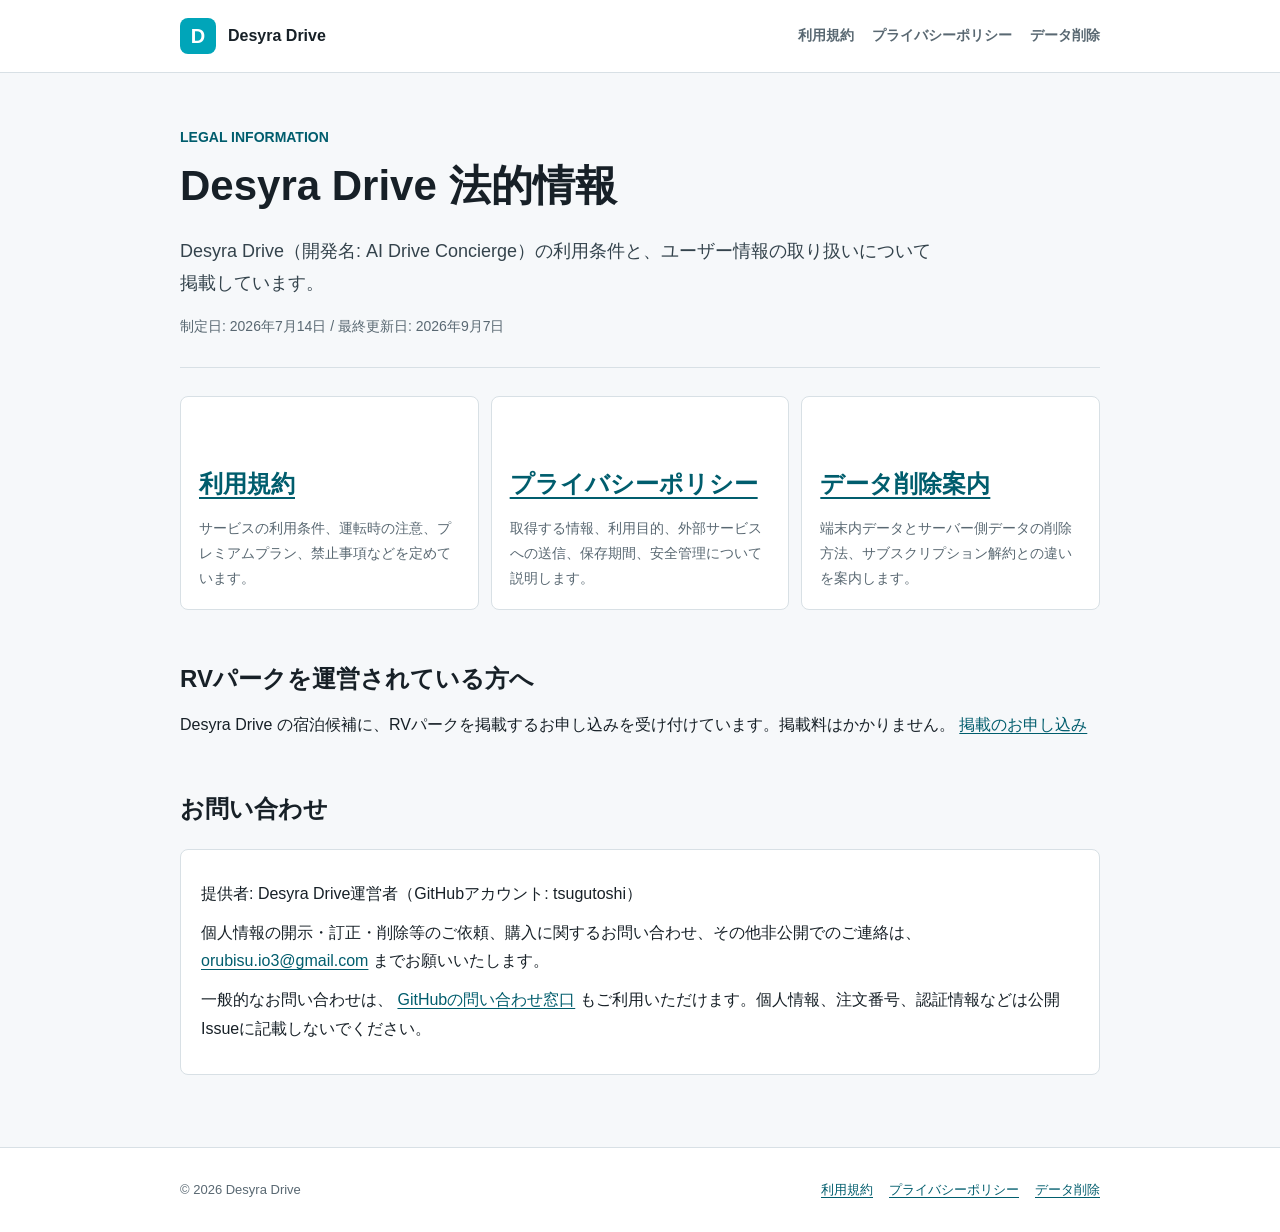
==== commit ac6476ac: "RVパーク掲載のお申し込みページを追加する RVパークの運営者が、Desyra Drive への掲載を申し込めるページを置く。  - rvpark-listing.html: 申し込みフォーム（掲載の" ====
--- a/index.html
+++ b/index.html
@@ -3,118 +3,66 @@
   <head>
     <meta charset="utf-8">
     <meta name="viewport" content="width=device-width, initial-scale=1">
-    <meta name="description" content="Desyra Drive は、AIが助手席に座るドライブアプリです。行き先選びと道中の立ち寄り、走行の記録をまとめて任せられます。">
-    <title>Desyra Drive | AIが助手席に座る、ドライブのお供</title>
+    <meta name="description" content="Desyra Driveの利用規約、プライバシーポリシー、データ削除案内">
+    <title>法的情報 | Desyra Drive</title>
     <link rel="stylesheet" href="assets/legal.css">
   </head>
   <body>
     <header class="site-header">
       <div class="header-inner">
-        <a class="brand" href="index.html" aria-label="Desyra Drive トップ">
+        <a class="brand" href="index.html" aria-label="Desyra Drive 法的情報トップ">
           <span class="brand-mark" aria-hidden="true">D</span>
           <span>Desyra Drive</span>
         </a>
-        <nav class="site-nav" aria-label="メニュー">
-          <a href="#features">できること</a>
-          <a href="#pricing">料金</a>
-          <a href="#support">サポート</a>
-          <a href="#legal">法的情報</a>
+        <nav class="site-nav" aria-label="法的情報">
+          <a href="terms.html">利用規約</a>
+          <a href="privacy.html">プライバシーポリシー</a>
+          <a href="data-deletion.html">データ削除</a>
         </nav>
       </div>
     </header>
 
     <main class="page">
       <header class="document-header">
-        <p class="eyebrow">DESYRA DRIVE</p>
-        <h1>AIが助手席に座る。</h1>
+        <p class="eyebrow">LEGAL INFORMATION</p>
+        <h1>Desyra Drive 法的情報</h1>
         <p class="lead">
-          探すだけならGoogleマップ。Desyra Drive はその一歩先、
-          <strong>行き先を決めるところ</strong>と、<strong>運転中の先回り</strong>をおまかせできるドライブアプリです。
-          話しかけるだけで道中の立ち寄り先を提案し、走った軌跡は写真と一緒に残ります。
+          Desyra Drive（開発名: AI Drive Concierge）の利用条件と、ユーザー情報の取り扱いについて掲載しています。
         </p>
-        <p class="updated">最終更新日: 2026年10月7日</p>
+        <p class="updated">制定日: 2026年7月14日 / 最終更新日: 2026年9月7日</p>
       </header>
 
-      <div class="notice">
-        <p>
-          現在 Google Play でのテスト配信を準備しています。公開時期が決まりましたら、このページでお知らせします。
-        </p>
+      <div class="link-list" aria-label="文書一覧">
+        <section class="link-item">
+          <h2><a href="terms.html">利用規約</a></h2>
+          <p>サービスの利用条件、運転時の注意、プレミアムプラン、禁止事項などを定めています。</p>
+        </section>
+        <section class="link-item">
+          <h2><a href="privacy.html">プライバシーポリシー</a></h2>
+          <p>取得する情報、利用目的、外部サービスへの送信、保存期間、安全管理について説明します。</p>
+        </section>
+        <section class="link-item">
+          <h2><a href="data-deletion.html">データ削除案内</a></h2>
+          <p>端末内データとサーバー側データの削除方法、サブスクリプション解約との違いを案内します。</p>
+        </section>
       </div>
 
-      <section class="legal-section" id="features">
-        <h2>できること</h2>
-        <div class="link-list">
-          <section class="link-item">
-            <h3>声で相談する</h3>
-            <p>「この先で休めるところ」と話しかけるだけ。運転中でも画面を見ずに操作できます。</p>
-          </section>
-          <section class="link-item">
-            <h3>AIがルートを作る</h3>
-            <p>目的地と気分を伝えると、道中の立ち寄り候補を提案。要らない候補は入れ替えられます。</p>
-          </section>
-          <section class="link-item">
-            <h3>走りを記録する</h3>
-            <p>軌跡・距離・時間を自動で記録。撮った写真や動画は、撮影した地点の地図上に並びます。</p>
-          </section>
-          <section class="link-item">
-            <h3>休憩を先回りする</h3>
-            <p>連続運転の時間を見守り、決めた間隔に合わせて実際に休める場所を道中に挟みます。</p>
-          </section>
-          <section class="link-item">
-            <h3>車の画面で使う</h3>
-            <p>Android Auto に対応。車載ディスプレイから検索し、そのままナビを開始できます。</p>
-          </section>
-          <section class="link-item">
-            <h3>記録を失わない</h3>
-            <p>アプリを更新しても記録は消えません。プレミアムでバックアップしておけば、Googleでサインインして機種を変えても元に戻せます。</p>
-          </section>
-        </div>
-      </section>
-
-      <section class="legal-section" id="pricing">
-        <h2>料金</h2>
+      <section class="legal-section" id="rvpark">
+        <h2>RVパークを運営されている方へ</h2>
         <p>
-          アプリは無料でご利用いただけます。AIがルートを作る機能（経由地の提案・旅行プラン）は、
-          <strong>1日5回まで無料</strong>です。使い切ったあとは、動画広告を1本見るとチケットが1枚たまり、
-          1枚につき1回続けて利用できます。
-        </p>
-        <p>
-          プレミアム（定期購入）にご登録いただくと、AIのルート作成に<strong>1日の回数上限がなくなり</strong>、
-          <strong>動画広告を見る必要もありません</strong>。走行記録をサーバーにバックアップすることもできます。いつでも解約でき、解約後も期間終了までご利用いただけます。
-          （過度な連続利用への制限など、<a href="terms.html#premium">利用規約</a>に定める条件が適用されます）
-        </p>
-        <p>
-          場所を探す・記録する・ナビへ引き継ぐといった基本の機能は、回数の制限なくお使いいただけます。
+          Desyra Drive の宿泊候補に、RVパークを掲載するお申し込みを受け付けています。掲載料はかかりません。
+          <a href="rvpark-listing.html">掲載のお申し込み</a>
         </p>
       </section>
 
-      <section class="legal-section" id="requirements">
-        <h2>対応環境</h2>
-        <ul>
-          <li>Android 7.0 以降のスマートフォン</li>
-          <li>車載ディスプレイでの利用は Android Auto に対応した環境が必要です</li>
-          <li>AIの提案・場所の検索にはインターネット接続が必要です</li>
-          <li>走行の記録には位置情報の許可が必要です。画面を消したままでも記録を続けるため、バックグラウンドでの位置情報を利用します</li>
-        </ul>
-      </section>
-
-      <section class="legal-section" id="safety">
-        <h2>安全にお使いいただくために</h2>
-        <div class="notice warning">
-          <p>
-            運転中の操作は危険です。画面の注視や手入力は行わず、音声操作をご利用いただくか、
-            安全な場所に停車してから操作してください。表示される道路情報や施設情報は最新でない場合があります。
-            実際の道路標識・交通規制・現地の状況を必ず優先してください。
-          </p>
-        </div>
-      </section>
-
-      <section class="legal-section" id="support">
+      <section class="legal-section" id="contact">
         <h2>お問い合わせ</h2>
         <div class="contact-block">
-          <p>提供者: Desyra Drive運営者（GitHubアカウント: tsugutoshi）</p>
           <p>
-            不具合のご報告、ご要望、個人情報の開示・訂正・削除等のご依頼、購入に関するお問い合わせは、
+            提供者: Desyra Drive運営者（GitHubアカウント: tsugutoshi）
+          </p>
+          <p>
+            個人情報の開示・訂正・削除等のご依頼、購入に関するお問い合わせ、その他非公開でのご連絡は、
             <a href="mailto:orubisu.io3@gmail.com">orubisu.io3@gmail.com</a>
             までお願いいたします。
           </p>
@@ -123,24 +71,6 @@
             <a href="https://github.com/tsugutoshi/ai-drive-concierge/issues/new" rel="noopener noreferrer">GitHubの問い合わせ窓口</a>
             もご利用いただけます。個人情報、注文番号、認証情報などは公開Issueに記載しないでください。
           </p>
-        </div>
-      </section>
-
-      <section class="legal-section" id="legal">
-        <h2>法的情報</h2>
-        <div class="link-list">
-          <section class="link-item">
-            <h3><a href="terms.html">利用規約</a></h3>
-            <p>サービスの利用条件、運転時の注意、プレミアムプラン、禁止事項などを定めています。</p>
-          </section>
-          <section class="link-item">
-            <h3><a href="privacy.html">プライバシーポリシー</a></h3>
-            <p>取得する情報、利用目的、外部サービスへの送信、保存期間、安全管理について説明します。</p>
-          </section>
-          <section class="link-item">
-            <h3><a href="data-deletion.html">データ削除案内</a></h3>
-            <p>端末内データとサーバー側データの削除方法、サブスクリプション解約との違いを案内します。</p>
-          </section>
         </div>
       </section>
     </main>
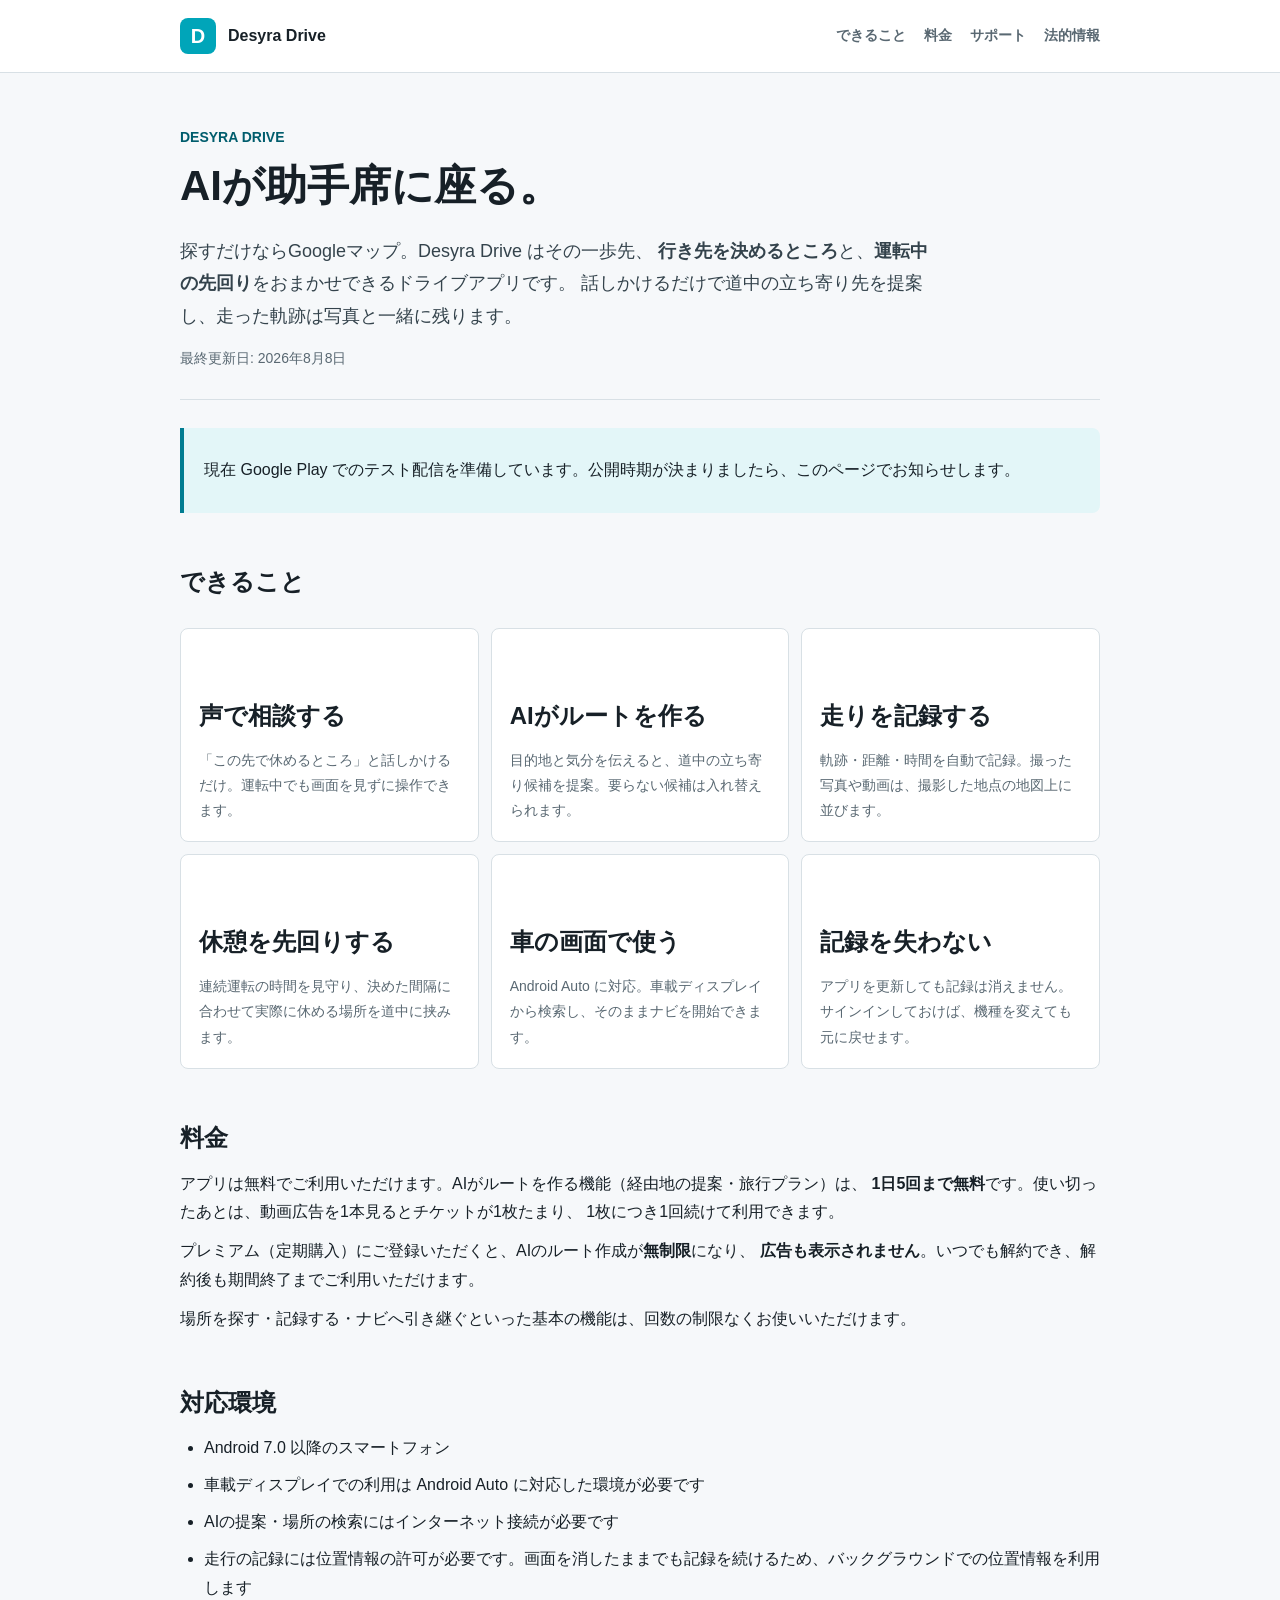
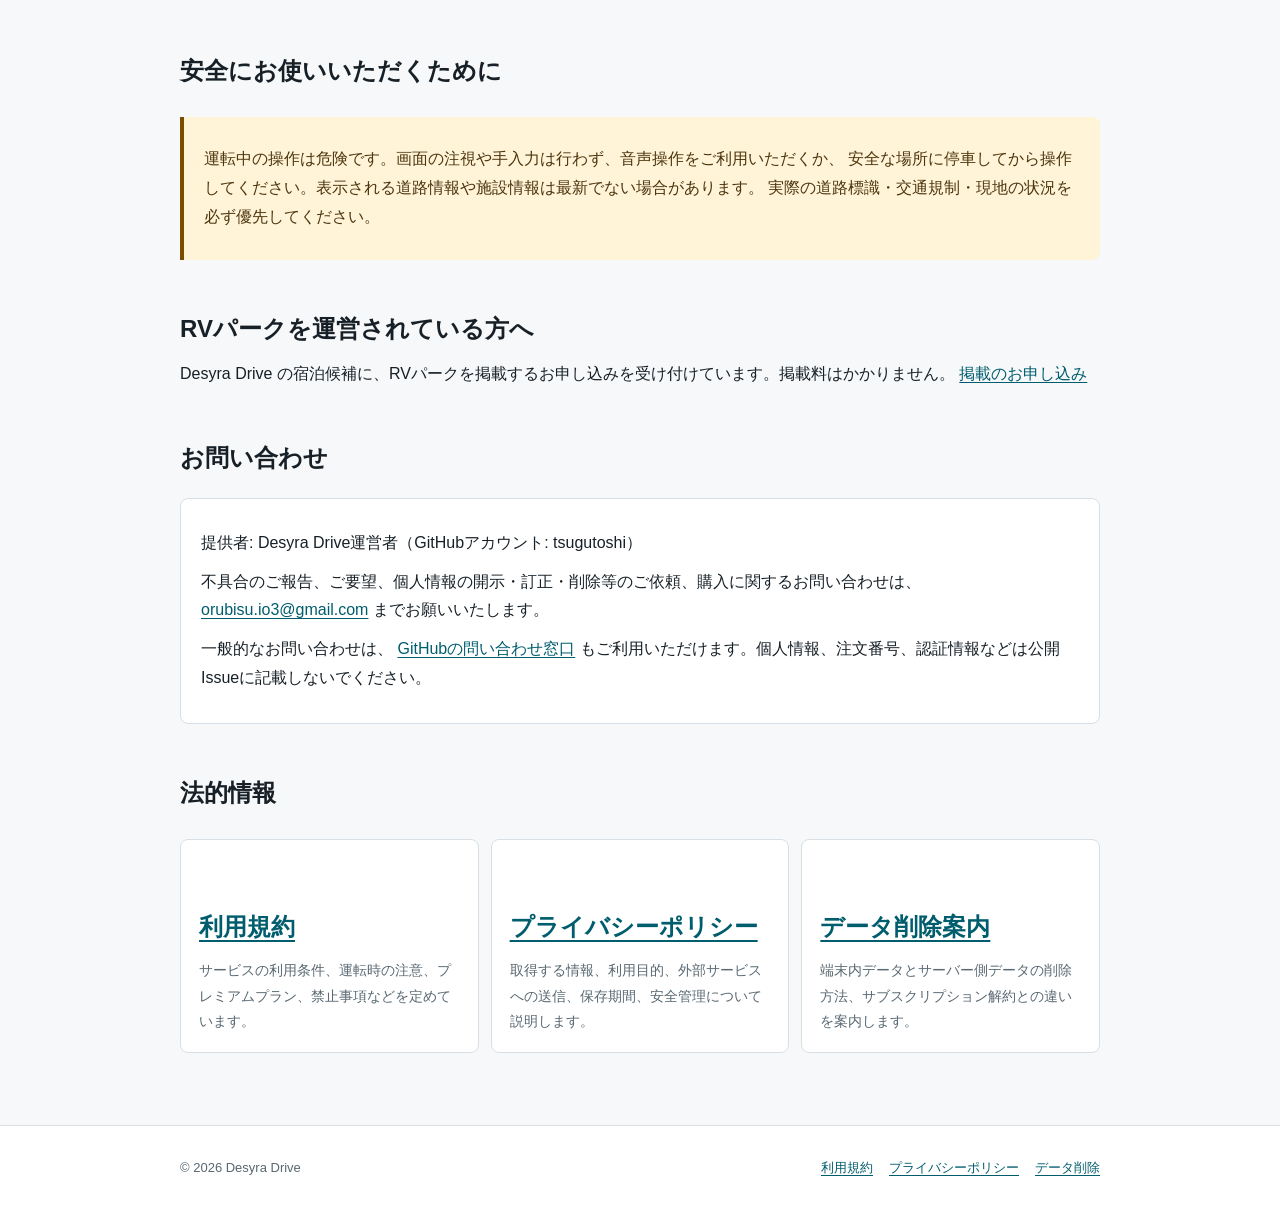
==== commit 55a83bf0: "Merge remote-tracking branch 'origin/main' # Conflicts: #	index.html" ====
--- a/index.html
+++ b/index.html
@@ -3,49 +3,110 @@
   <head>
     <meta charset="utf-8">
     <meta name="viewport" content="width=device-width, initial-scale=1">
-    <meta name="description" content="Desyra Driveの利用規約、プライバシーポリシー、データ削除案内">
-    <title>法的情報 | Desyra Drive</title>
+    <meta name="description" content="Desyra Drive は、AIが助手席に座るドライブアプリです。行き先選びと道中の立ち寄り、走行の記録をまとめて任せられます。">
+    <title>Desyra Drive | AIが助手席に座る、ドライブのお供</title>
     <link rel="stylesheet" href="assets/legal.css">
   </head>
   <body>
     <header class="site-header">
       <div class="header-inner">
-        <a class="brand" href="index.html" aria-label="Desyra Drive 法的情報トップ">
+        <a class="brand" href="index.html" aria-label="Desyra Drive トップ">
           <span class="brand-mark" aria-hidden="true">D</span>
           <span>Desyra Drive</span>
         </a>
-        <nav class="site-nav" aria-label="法的情報">
-          <a href="terms.html">利用規約</a>
-          <a href="privacy.html">プライバシーポリシー</a>
-          <a href="data-deletion.html">データ削除</a>
+        <nav class="site-nav" aria-label="メニュー">
+          <a href="#features">できること</a>
+          <a href="#pricing">料金</a>
+          <a href="#support">サポート</a>
+          <a href="#legal">法的情報</a>
         </nav>
       </div>
     </header>
 
     <main class="page">
       <header class="document-header">
-        <p class="eyebrow">LEGAL INFORMATION</p>
-        <h1>Desyra Drive 法的情報</h1>
+        <p class="eyebrow">DESYRA DRIVE</p>
+        <h1>AIが助手席に座る。</h1>
         <p class="lead">
-          Desyra Drive（開発名: AI Drive Concierge）の利用条件と、ユーザー情報の取り扱いについて掲載しています。
+          探すだけならGoogleマップ。Desyra Drive はその一歩先、
+          <strong>行き先を決めるところ</strong>と、<strong>運転中の先回り</strong>をおまかせできるドライブアプリです。
+          話しかけるだけで道中の立ち寄り先を提案し、走った軌跡は写真と一緒に残ります。
         </p>
-        <p class="updated">制定日: 2026年7月14日 / 最終更新日: 2026年9月7日</p>
+        <p class="updated">最終更新日: 2026年8月8日</p>
       </header>
 
-      <div class="link-list" aria-label="文書一覧">
-        <section class="link-item">
-          <h2><a href="terms.html">利用規約</a></h2>
-          <p>サービスの利用条件、運転時の注意、プレミアムプラン、禁止事項などを定めています。</p>
-        </section>
-        <section class="link-item">
-          <h2><a href="privacy.html">プライバシーポリシー</a></h2>
-          <p>取得する情報、利用目的、外部サービスへの送信、保存期間、安全管理について説明します。</p>
-        </section>
-        <section class="link-item">
-          <h2><a href="data-deletion.html">データ削除案内</a></h2>
-          <p>端末内データとサーバー側データの削除方法、サブスクリプション解約との違いを案内します。</p>
-        </section>
+      <div class="notice">
+        <p>
+          現在 Google Play でのテスト配信を準備しています。公開時期が決まりましたら、このページでお知らせします。
+        </p>
       </div>
+
+      <section class="legal-section" id="features">
+        <h2>できること</h2>
+        <div class="link-list">
+          <section class="link-item">
+            <h2>声で相談する</h2>
+            <p>「この先で休めるところ」と話しかけるだけ。運転中でも画面を見ずに操作できます。</p>
+          </section>
+          <section class="link-item">
+            <h2>AIがルートを作る</h2>
+            <p>目的地と気分を伝えると、道中の立ち寄り候補を提案。要らない候補は入れ替えられます。</p>
+          </section>
+          <section class="link-item">
+            <h2>走りを記録する</h2>
+            <p>軌跡・距離・時間を自動で記録。撮った写真や動画は、撮影した地点の地図上に並びます。</p>
+          </section>
+          <section class="link-item">
+            <h2>休憩を先回りする</h2>
+            <p>連続運転の時間を見守り、決めた間隔に合わせて実際に休める場所を道中に挟みます。</p>
+          </section>
+          <section class="link-item">
+            <h2>車の画面で使う</h2>
+            <p>Android Auto に対応。車載ディスプレイから検索し、そのままナビを開始できます。</p>
+          </section>
+          <section class="link-item">
+            <h2>記録を失わない</h2>
+            <p>アプリを更新しても記録は消えません。サインインしておけば、機種を変えても元に戻せます。</p>
+          </section>
+        </div>
+      </section>
+
+      <section class="legal-section" id="pricing">
+        <h2>料金</h2>
+        <p>
+          アプリは無料でご利用いただけます。AIがルートを作る機能（経由地の提案・旅行プラン）は、
+          <strong>1日5回まで無料</strong>です。使い切ったあとは、動画広告を1本見るとチケットが1枚たまり、
+          1枚につき1回続けて利用できます。
+        </p>
+        <p>
+          プレミアム（定期購入）にご登録いただくと、AIのルート作成が<strong>無制限</strong>になり、
+          <strong>広告も表示されません</strong>。いつでも解約でき、解約後も期間終了までご利用いただけます。
+        </p>
+        <p>
+          場所を探す・記録する・ナビへ引き継ぐといった基本の機能は、回数の制限なくお使いいただけます。
+        </p>
+      </section>
+
+      <section class="legal-section" id="requirements">
+        <h2>対応環境</h2>
+        <ul>
+          <li>Android 7.0 以降のスマートフォン</li>
+          <li>車載ディスプレイでの利用は Android Auto に対応した環境が必要です</li>
+          <li>AIの提案・場所の検索にはインターネット接続が必要です</li>
+          <li>走行の記録には位置情報の許可が必要です。画面を消したままでも記録を続けるため、バックグラウンドでの位置情報を利用します</li>
+        </ul>
+      </section>
+
+      <section class="legal-section" id="safety">
+        <h2>安全にお使いいただくために</h2>
+        <div class="notice warning">
+          <p>
+            運転中の操作は危険です。画面の注視や手入力は行わず、音声操作をご利用いただくか、
+            安全な場所に停車してから操作してください。表示される道路情報や施設情報は最新でない場合があります。
+            実際の道路標識・交通規制・現地の状況を必ず優先してください。
+          </p>
+        </div>
+      </section>
 
       <section class="legal-section" id="rvpark">
         <h2>RVパークを運営されている方へ</h2>
@@ -55,14 +116,12 @@
         </p>
       </section>
 
-      <section class="legal-section" id="contact">
+      <section class="legal-section" id="support">
         <h2>お問い合わせ</h2>
         <div class="contact-block">
+          <p>提供者: Desyra Drive運営者（GitHubアカウント: tsugutoshi）</p>
           <p>
-            提供者: Desyra Drive運営者（GitHubアカウント: tsugutoshi）
-          </p>
-          <p>
-            個人情報の開示・訂正・削除等のご依頼、購入に関するお問い合わせ、その他非公開でのご連絡は、
+            不具合のご報告、ご要望、個人情報の開示・訂正・削除等のご依頼、購入に関するお問い合わせは、
             <a href="mailto:orubisu.io3@gmail.com">orubisu.io3@gmail.com</a>
             までお願いいたします。
           </p>
@@ -71,6 +130,24 @@
             <a href="https://github.com/tsugutoshi/ai-drive-concierge/issues/new" rel="noopener noreferrer">GitHubの問い合わせ窓口</a>
             もご利用いただけます。個人情報、注文番号、認証情報などは公開Issueに記載しないでください。
           </p>
+        </div>
+      </section>
+
+      <section class="legal-section" id="legal">
+        <h2>法的情報</h2>
+        <div class="link-list">
+          <section class="link-item">
+            <h2><a href="terms.html">利用規約</a></h2>
+            <p>サービスの利用条件、運転時の注意、プレミアムプラン、禁止事項などを定めています。</p>
+          </section>
+          <section class="link-item">
+            <h2><a href="privacy.html">プライバシーポリシー</a></h2>
+            <p>取得する情報、利用目的、外部サービスへの送信、保存期間、安全管理について説明します。</p>
+          </section>
+          <section class="link-item">
+            <h2><a href="data-deletion.html">データ削除案内</a></h2>
+            <p>端末内データとサーバー側データの削除方法、サブスクリプション解約との違いを案内します。</p>
+          </section>
         </div>
       </section>
     </main>
